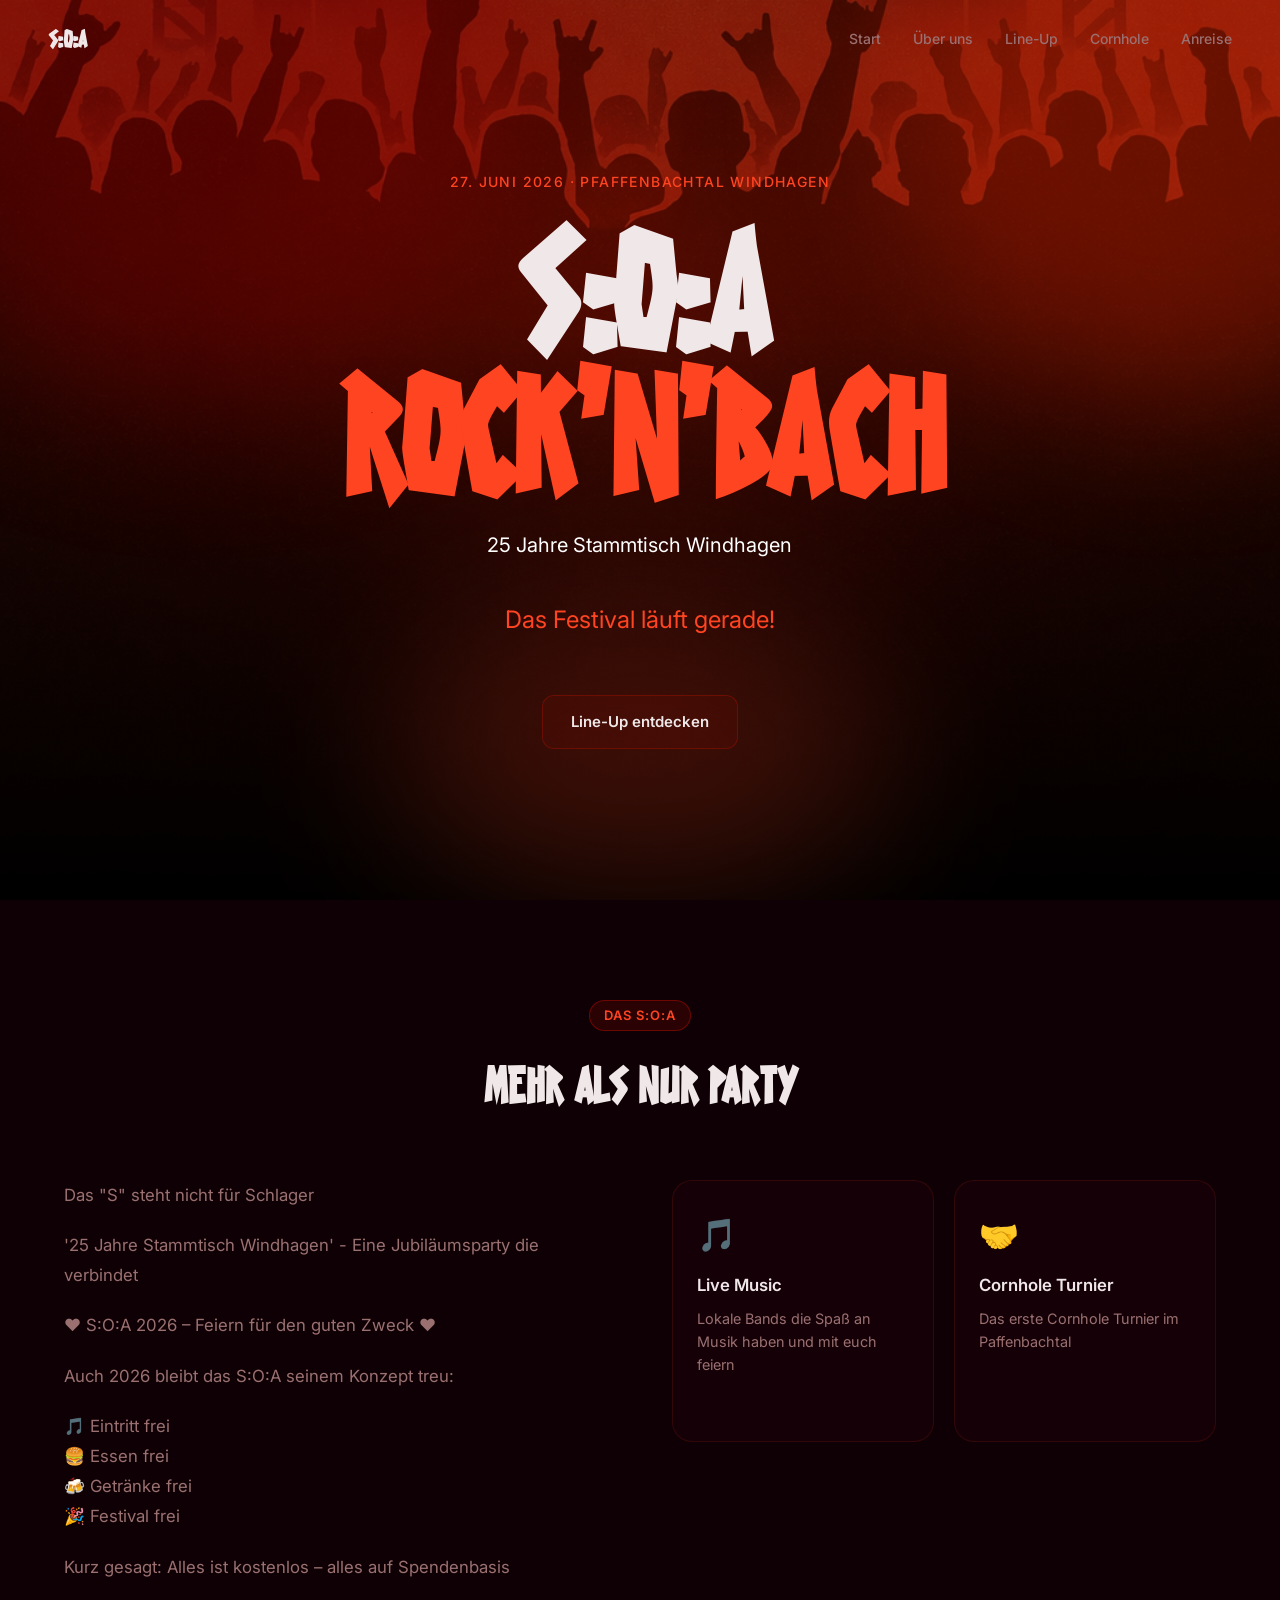
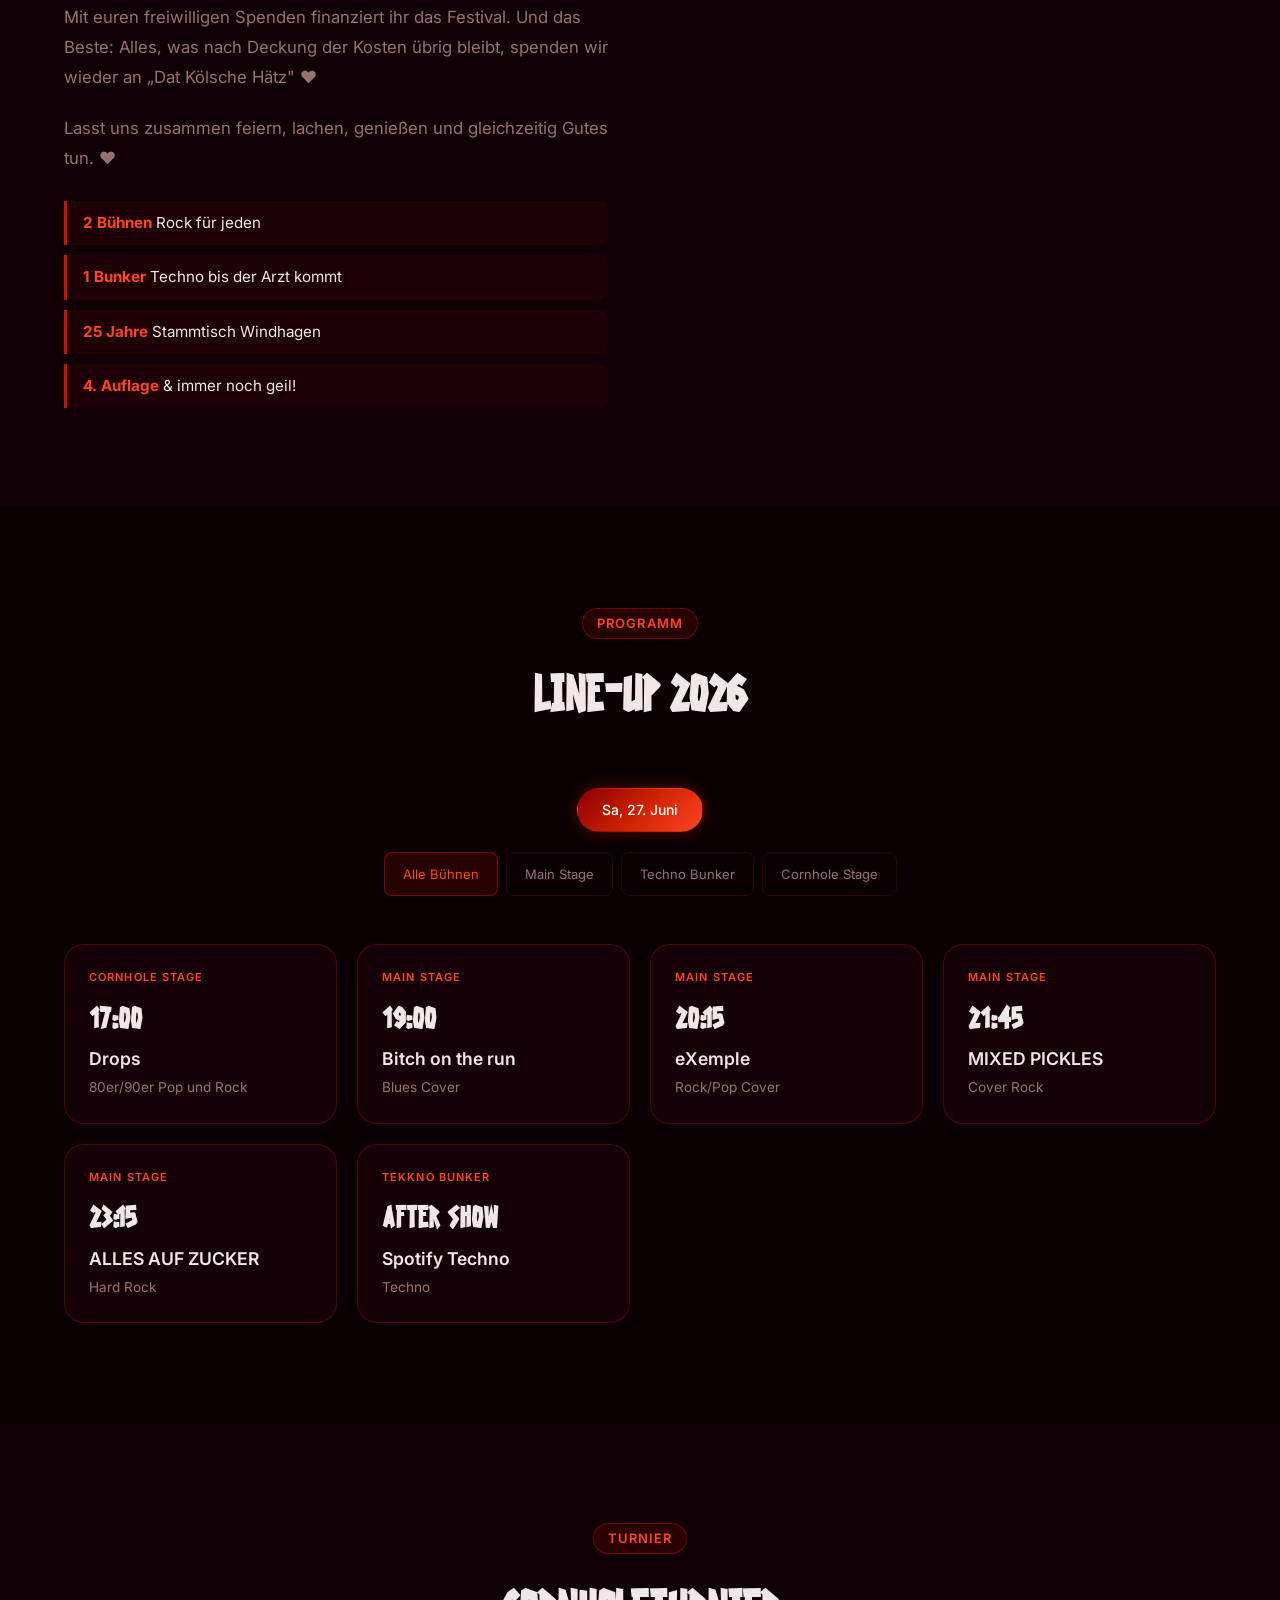
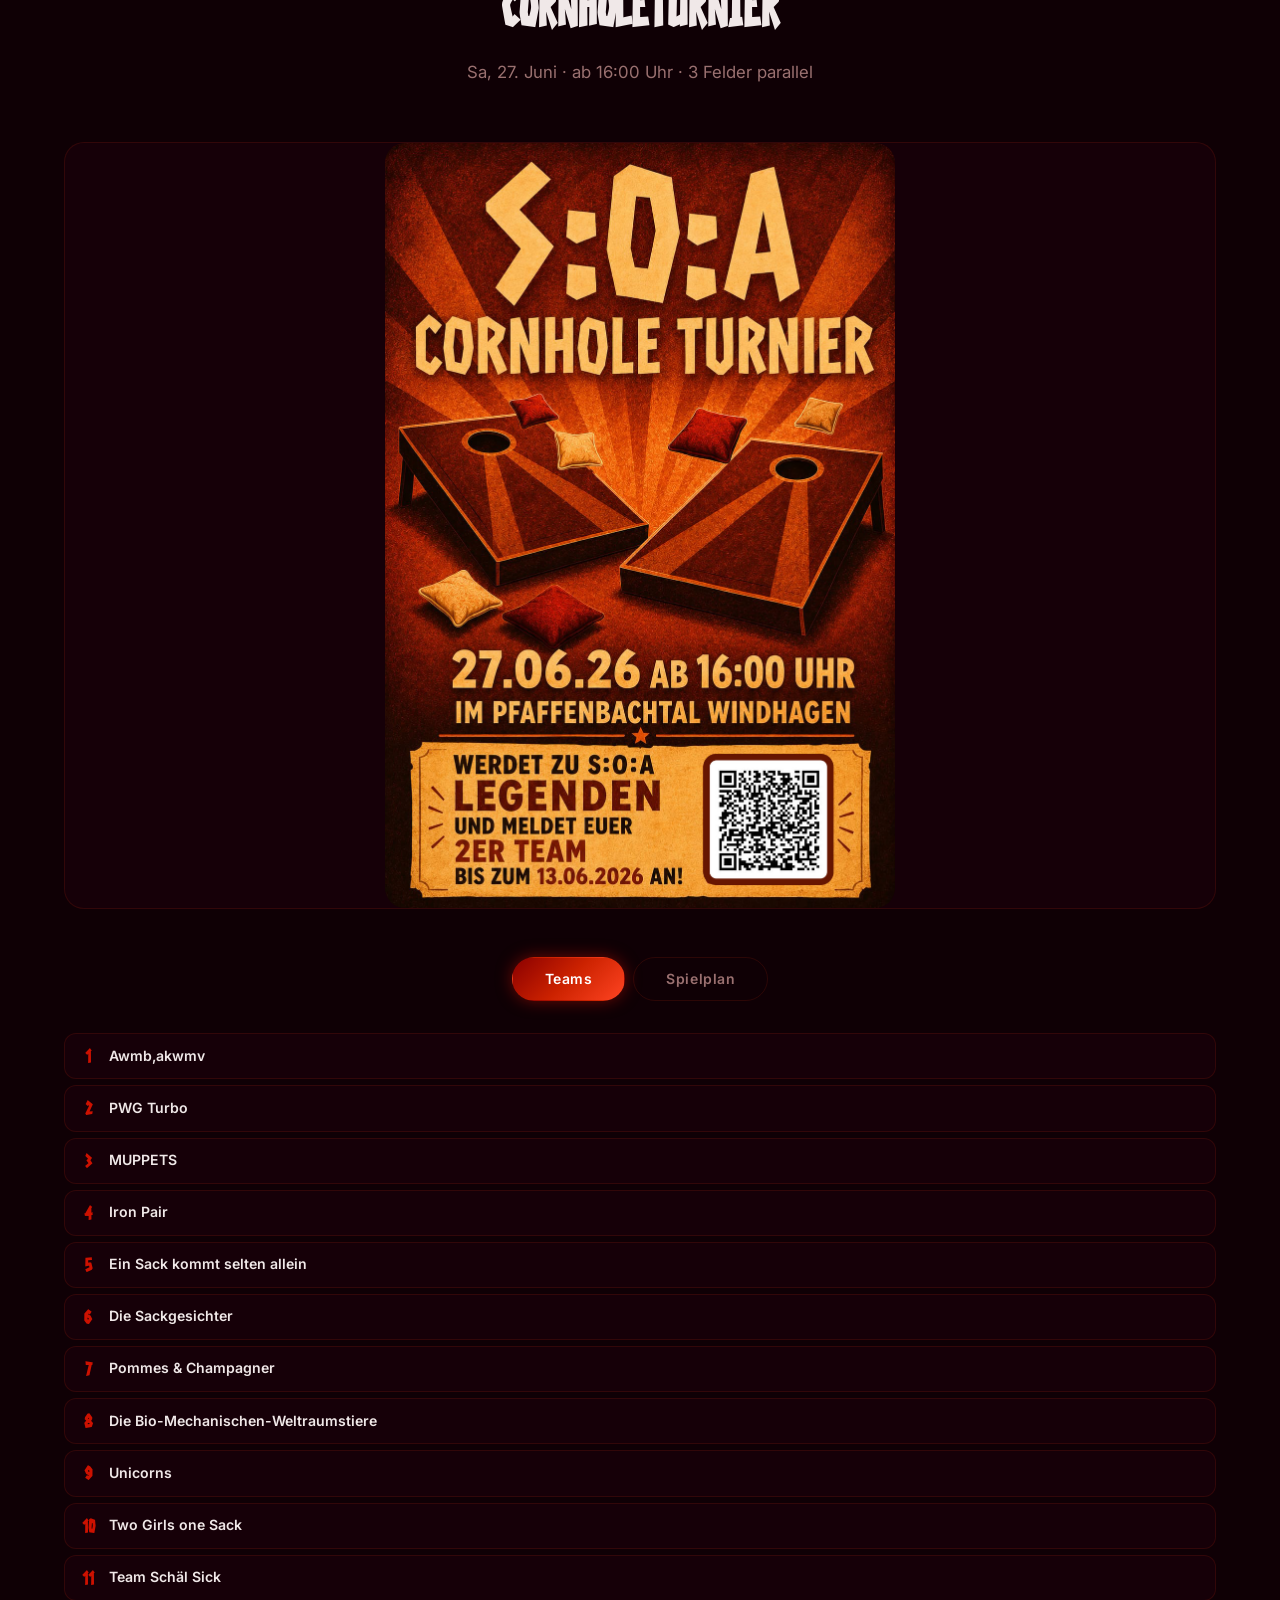
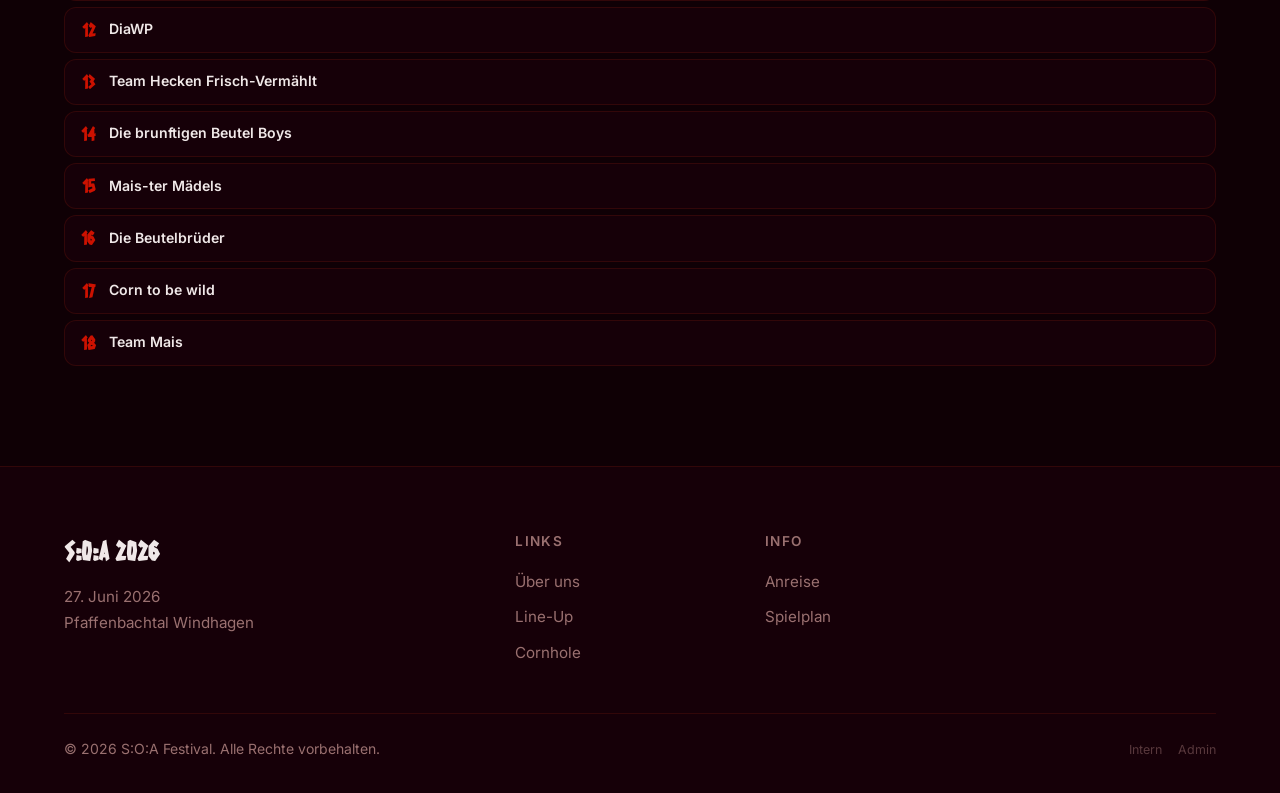
==== index.html @ b60b9c3d "Increase weather widget size: larger icons, text, and padding Co-Authored-By: Claude Sonnet 4.6 <nor" ====
<!DOCTYPE html>
<html lang="de">
<head>
  <meta charset="UTF-8" />
  <meta name="viewport" content="width=device-width, initial-scale=1.0" />
  <title>S:O:A 2026</title>
  <link rel="stylesheet" href="styles.css?v=0dc8133" />
  <link rel="preconnect" href="https://fonts.googleapis.com" />
  <link rel="preconnect" href="https://fonts.gstatic.com" crossorigin />
  <link href="https://fonts.googleapis.com/css2?family=Inter:wght@300;400;500;600;700;900&family=Space+Grotesk:wght@400;500;700&display=swap" rel="stylesheet" />
  <meta name="theme-color" content="#0a0003" />
</head>
<body>

  <!-- NAV -->
  <nav class="nav" id="nav">
    <a href="#home" class="nav__logo">S:O:A</a>
    <div class="nav__quicklinks--mobile">
      <a href="#lineup"   class="nav__quicklink">Line-Up</a>
      <a href="#cornhole" class="nav__quicklink">Cornhole</a>
    </div>
    <button class="nav__burger" id="burger" aria-label="Menü öffnen">
      <span></span><span></span><span></span>
    </button>
    <ul class="nav__links" id="navLinks">
      <li><a href="#home" class="nav__link" data-section="home">Start</a></li>
      <li><a href="#about" class="nav__link" data-section="about">Über uns</a></li>
      <li><a href="#lineup" class="nav__link" data-section="lineup">Line-Up</a></li>
      <li><a href="#cornhole" class="nav__link" data-section="cornhole">Cornhole</a></li>
      <li><a href="anreise.html" class="nav__link">Anreise</a></li>
    </ul>
  </nav>

  <!-- HERO -->
  <section class="hero" id="home">
    <div class="hero__bg">
      <div class="hero__orb hero__orb--1"></div>
      <div class="hero__orb hero__orb--2"></div>
      <div class="hero__orb hero__orb--3"></div>
    </div>
    <div class="hero__content">
      <p class="hero__eyebrow">27. Juni 2026 · Pfaffenbachtal Windhagen</p>
      <h1 class="hero__title">S:O:A<br /><span>Rock'n'Bach</span></h1>
      <p class="hero__sub">25 Jahre Stammtisch Windhagen</p>
      <div class="hero__countdown" id="countdown">
        <div class="countdown__block"><span class="countdown__num" id="cd-days">--</span><span class="countdown__label">Tage</span></div>
        <div class="countdown__sep">:</div>
        <div class="countdown__block"><span class="countdown__num" id="cd-hours">--</span><span class="countdown__label">Stunden</span></div>
        <div class="countdown__sep">:</div>
        <div class="countdown__block"><span class="countdown__num" id="cd-mins">--</span><span class="countdown__label">Minuten</span></div>
        <div class="countdown__sep">:</div>
        <div class="countdown__block"><span class="countdown__num" id="cd-secs">--</span><span class="countdown__label">Sekunden</span></div>
      </div>
      <div class="hero__weather" id="weather"></div>
      <div class="hero__actions">
        <a href="#lineup" class="btn btn--ghost">Line-Up entdecken</a>
      </div>
    </div>

  </section>

  <!-- ABOUT -->
  <section class="about section" id="about">
    <div class="container">
      <div class="section__header">
        <span class="section__tag">Das S:O:A</span>
        <h2 class="section__title">Mehr als nur Party</h2>
      </div>
      <div class="about__grid">
        <div class="about__text">
          <p>Das "S" steht nicht für Schlager </p>
          <p>'25 Jahre Stammtisch Windhagen' - Eine Jubiläumsparty die verbindet</p>
          <p>❤️ S:O:A 2026 – Feiern für den guten Zweck ❤️</p>
          <p>Auch 2026 bleibt das S:O:A seinem Konzept treu:</p>
          <p>🎵 Eintritt frei<br>🍔 Essen frei<br>🍻 Getränke frei<br>🎉 Festival frei</p>
          <p>Kurz gesagt: Alles ist kostenlos – alles auf Spendenbasis</p>
          <p>Mit euren freiwilligen Spenden finanziert ihr das Festival. Und das Beste: Alles, was nach Deckung der Kosten übrig bleibt, spenden wir wieder an „Dat Kölsche Hätz" ❤️</p>
          <p>Lasst uns zusammen feiern, lachen, genießen und gleichzeitig Gutes tun. ❤️</p>
          <ul class="about__facts">
            <li><strong>2 Bühnen</strong> Rock für jeden</li>
            <li><strong>1 Bunker</strong> Techno bis der Arzt kommt</li>
            <li><strong>25 Jahre</strong> Stammtisch Windhagen</li>
            <li><strong>4. Auflage</strong> & immer noch geil!</li>
          </ul>
        </div>
        <div class="about__cards">
          <a class="about__card" href="#lineup">
            <div class="about__card-icon">🎵</div>
            <h3>Live Music</h3>
            <p>Lokale Bands die Spaß an Musik haben und mit euch feiern</p>
            <span class="about__card-arrow">→</span>
          </a>
          <a class="about__card" href="#cornhole">
            <div class="about__card-icon">🤝</div>
            <h3>Cornhole Turnier</h3>
            <p>Das erste Cornhole Turnier im Paffenbachtal</p>
            <span class="about__card-arrow">→</span>
          </a>

        </div>
      </div>
    </div>
  </section>

  <!-- LINEUP -->
  <section class="lineup section" id="lineup">
    <div class="container">
      <div class="section__header">
        <span class="section__tag">Programm</span>
        <h2 class="section__title">Line-Up 2026</h2>
      </div>

      <!-- Day Tabs -->
      <div class="tabs" role="tablist" aria-label="Festival-Tage">
        <button class="tab tab--active" data-day="1" role="tab">Sa, 27. Juni</button>

      </div>

      <!-- Stage Filter -->
      <div class="stage-filter">
        <button class="stage-btn stage-btn--active" data-stage="all">Alle Bühnen</button>
        <button class="stage-btn" data-stage="main">Main Stage</button>
        <button class="stage-btn" data-stage="tekkno">Techno Bunker</button>
        <button class="stage-btn" data-stage="cornhole">Cornhole Stage</button>

      </div>

      <!-- Lineup Grid -->
      <div class="lineup__grid" id="lineupGrid"></div>
    </div>
  </section>


  <!-- CORNHOLE -->
  <section class="cornhole section" id="cornhole">
    <div class="container">
      <div class="section__header">
        <span class="section__tag">Turnier</span>
        <h2 class="section__title">Cornholeturnier</h2>
        <p class="section__desc">Sa, 27. Juni · ab 16:00 Uhr · 3 Felder parallel</p>
      </div>

      <figure class="cornhole__image">
        <img src="assets/img/cornhole.jpg" alt="Cornhole Turnier im Pfaffenbachtal"
             onerror="this.parentElement.classList.add('cornhole__image--missing')" />
        <figcaption class="cornhole__placeholder-text">📸 Bild folgt – ersetze <code>assets/img/cornhole.jpg</code></figcaption>
      </figure>

      <!-- Tabs -->
      <div class="cornhole__tabs" role="tablist">
        <button class="cornhole__tab cornhole__tab--active" data-ch-tab="teams" role="tab">Teams</button>
        <button class="cornhole__tab" data-ch-tab="schedule" role="tab">Spielplan</button>
        <!-- <button class="cornhole__tab" data-ch-tab="table" role="tab">Tabelle</button> -->
      </div>

      <!-- Teams -->
      <div class="cornhole__panel" id="ch-panel-teams">
        <!-- ch-groups mit Gruppenaufteilung: aktuell ausgeblendet, Code für spätere Nutzung behalten
        <div class="ch-groups">
          <div class="ch-group">
            <h3 class="ch-group__title">Gruppe A · Feld 1</h3>
            <div class="ch-teams" id="ch-teams-A"></div>
          </div>
          <div class="ch-group">
            <h3 class="ch-group__title">Gruppe B · Feld 2</h3>
            <div class="ch-teams" id="ch-teams-B"></div>
          </div>
          <div class="ch-group">
            <h3 class="ch-group__title">Gruppe C · Feld 3</h3>
            <div class="ch-teams" id="ch-teams-C"></div>
          </div>
        </div>
        -->
        <div class="ch-teams" id="ch-teams-all"></div>
      </div>

      <!-- Spielplan -->
      <div class="cornhole__panel cornhole__panel--hidden" id="ch-panel-schedule">
        <div id="ch-schedule"></div>
      </div>

      <!-- Tabelle -->
      <div class="cornhole__panel cornhole__panel--hidden" id="ch-panel-table">
        <div id="ch-table"></div>
      </div>

    </div>
  </section>

  <!-- FOOTER -->
  <footer class="footer">
    <div class="container">
      <div class="footer__grid">
        <div>
          <div class="footer__logo">S:O:A 2026</div>
          <p>27. Juni 2026<br />Pfaffenbachtal Windhagen</p>
        </div>
        <div>
          <h4>Links</h4>
          <ul>
            <li><a href="#about">Über uns</a></li>
            <li><a href="#lineup">Line-Up</a></li>
            <li><a href="#cornhole">Cornhole</a></li>
          </ul>
        </div>
        <div>
          <h4>Info</h4>
          <ul>
            <li><a href="anreise.html">Anreise</a></li>
            <li><a href="spielplan.html">Spielplan</a></li>
          </ul>
        </div>
      </div>
      <div class="footer__bottom">
        <p>&copy; 2026 S:O:A Festival. Alle Rechte vorbehalten.</p>
        <p style="display:flex;gap:16px;">
          <a href="intern.html" style="color:var(--text-muted);font-size:0.78rem;opacity:0.5;">Intern</a>
          <a href="admin.html"  style="color:var(--text-muted);font-size:0.78rem;opacity:0.5;">Admin</a>
        </p>
      </div>
    </div>
  </footer>

  <!-- LINEUP MODAL -->
  <div class="modal-backdrop" id="modalBackdrop" role="dialog" aria-modal="true" aria-labelledby="modalArtist" hidden>
    <div class="modal" id="modal">
      <button class="modal__close" id="modalClose" aria-label="Schließen">&times;</button>
      <div class="modal__stage" id="modalStage"></div>
      <div class="modal__meta">
        <span class="modal__time" id="modalTime"></span>
        <span class="modal__sep">·</span>
        <span class="modal__genre" id="modalGenre"></span>
        <span class="modal__sep" id="modalOriginSep">·</span>
        <span class="modal__origin" id="modalOrigin"></span>
      </div>
      <h2 class="modal__artist" id="modalArtist"></h2>
      <p class="modal__desc" id="modalDesc"></p>
      <div class="modal__footer" id="modalFooter"></div>
    </div>
  </div>

  <script>
  (function(){
    var WMO = {0:"☀️",1:"🌤️",2:"⛅",3:"☁️",45:"🌫️",48:"🌫️",
      51:"🌧️",53:"🌧️",55:"🌧️",61:"🌧️",63:"🌧️",65:"🌧️",
      71:"❄️",73:"❄️",75:"❄️",80:"🌦️",81:"🌦️",82:"🌦️",
      95:"⛈️",96:"⛈️",99:"⛈️"};
    var DAYS = {"2026-06-26":"Fr, 26.","2026-06-27":"Sa, 27.","2026-06-28":"So, 28."};
    var url = "https://api.open-meteo.com/v1/forecast?latitude=50.63&longitude=7.35&daily=temperature_2m_max,temperature_2m_min,weather_code&start_date=2026-06-26&end_date=2026-06-28&timezone=Europe%2FBerlin";
    fetch(url).then(function(r){return r.json()}).then(function(d){
      var el = document.getElementById("weather");
      if(!el||!d.daily) return;
      var html = "";
      d.daily.time.forEach(function(date,i){
        var code = d.daily.weather_code[i];
        var icon = WMO[code] || "☁️";
        var hi = Math.round(d.daily.temperature_2m_max[i]);
        var lo = Math.round(d.daily.temperature_2m_min[i]);
        html += '<div class="weather-day">' +
          '<div class="weather-day__label">' + (DAYS[date]||date) + '</div>' +
          '<div class="weather-day__icon">' + icon + '</div>' +
          '<div class="weather-day__temp">' + lo + '° / ' + hi + '°</div></div>';
      });
      el.innerHTML = html;
    }).catch(function(){});
  })();
  </script>
  <script src="data.js?v=0dc8133"></script>
  <script>!function(){var s=document.createElement('script');s.src='results.js?nc='+Date.now();s.onload=function(){var s2=document.createElement('script');s2.src='scores.js?nc='+Date.now();s2.onload=function(){var a=document.createElement('script');a.src='app.js?v=0766bf3';document.head.appendChild(a);};document.head.appendChild(s2);};document.head.appendChild(s);}()</script>

</body>
</html>
---- styles.css ----
/* ── RESET & VARIABLES ────────────────────────────────────────────────────── */
*, *::before, *::after { box-sizing: border-box; margin: 0; padding: 0; }
button, a { -webkit-tap-highlight-color: transparent; }

@font-face {
  font-family: "Radioactive Granny";
  src: url("assets/fonts/RadioactiveGranny.ttf") format("truetype");
  font-weight: normal;
  font-style: normal;
  font-display: swap;
}

:root {
  --bg:          #0a0003;
  --bg-2:        #0f0005;
  --bg-3:        #160008;
  --border:      rgba(255,60,20,0.12);
  --text:        #f0e8e8;
  --text-muted:  #9a7070;
  --accent:      #cc1100;
  --accent-2:    #ff4422;
  --accent-hot:  #ff6633;

  --gradient:    linear-gradient(135deg, #8b0000, #cc2200, #ff4422);
  --r-sm:        8px;
  --r-md:        12px;
  --r-lg:        20px;
  --shadow:      0 4px 24px rgba(0,0,0,0.6);
  --transition:  0.25s ease;
  --font:        "Inter", system-ui, sans-serif;
  --font-display:"Radioactive Granny", "Space Grotesk", system-ui, sans-serif;
}

html { scroll-behavior: smooth; }

body {
  background: var(--bg);
  color: var(--text);
  font-family: var(--font);
  font-size: 16px;
  line-height: 1.6;
  overflow-x: hidden;
}

a { color: inherit; text-decoration: none; }
ul { list-style: none; }
img { display: block; max-width: 100%; }
button { cursor: pointer; border: none; background: none; font: inherit; color: inherit; }
input, select { font: inherit; color: inherit; }

.sr-only {
  position: absolute; width: 1px; height: 1px;
  padding: 0; margin: -1px; overflow: hidden;
  clip: rect(0,0,0,0); white-space: nowrap; border: 0;
}

.hidden { display: none !important; }

/* ── CONTAINER ────────────────────────────────────────────────────────────── */
.container {
  max-width: 1200px;
  margin: 0 auto;
  padding: 0 24px;
}

/* ── SECTION COMMON ───────────────────────────────────────────────────────── */
.section { padding: 100px 0; }

.section__header {
  text-align: center;
  margin-bottom: 56px;
}

.section__tag {
  display: inline-block;
  padding: 4px 14px;
  border-radius: 999px;
  background: rgba(204,17,0,0.15);
  border: 1px solid rgba(204,17,0,0.4);
  color: var(--accent-2);
  font-size: 13px;
  font-weight: 600;
  letter-spacing: 0.08em;
  text-transform: uppercase;
  margin-bottom: 16px;
}

.section__title {
  font-family: var(--font-display);
  font-size: clamp(2rem, 5vw, 3rem);
  font-weight: 700;
  letter-spacing: -0.02em;
}

.section__desc {
  color: var(--text-muted);
  margin-top: 12px;
  font-size: 1.05rem;
}

/* ── BUTTONS ──────────────────────────────────────────────────────────────── */
.btn {
  display: inline-flex;
  align-items: center;
  gap: 8px;
  padding: 14px 28px;
  border-radius: var(--r-md);
  font-weight: 600;
  font-size: 15px;
  transition: var(--transition);
  white-space: nowrap;
}

.btn--primary {
  background: var(--gradient);
  color: #fff;
  box-shadow: 0 0 24px rgba(204,17,0,0.5);
}
.btn--primary:hover { opacity: 0.9; box-shadow: 0 0 36px rgba(204,17,0,0.7); transform: translateY(-2px); }

.btn--ghost {
  background: rgba(204,17,0,0.08);
  border: 1px solid rgba(204,17,0,0.3);
  color: var(--text);
}
.btn--ghost:hover { background: rgba(204,17,0,0.15); border-color: var(--accent-2); transform: translateY(-2px); }

.btn--outline {
  background: transparent;
  border: 1px solid rgba(204,17,0,0.5);
  color: var(--accent-2);
}
.btn--outline:hover { background: rgba(204,17,0,0.12); transform: translateY(-2px); }

/* ── NAV ──────────────────────────────────────────────────────────────────── */
.nav {
  position: fixed;
  top: 0; left: 0; right: 0;
  z-index: 100;
  display: flex;
  align-items: center;
  justify-content: space-between;
  padding: 20px 48px;
  transition: background var(--transition), box-shadow var(--transition), padding var(--transition);
}

.nav--scrolled {
  background: rgba(10,0,3,0.97);
  box-shadow: 0 1px 0 var(--border);
  padding: 14px 48px;
}

.nav__left {
  display: flex;
  align-items: center;
  gap: 20px;
}
.nav__logo {
  font-family: var(--font-display);
  font-size: 1.5rem;
  font-weight: 700;
  letter-spacing: -0.03em;
  color: var(--text);
  text-decoration: none;
  white-space: nowrap;
}
.nav__quicklinks--mobile { display: none; flex: 1; justify-content: center; gap: 12px; }
.nav__quicklink {
  font-size: 13px;
  font-weight: 500;
  color: var(--text-muted);
  text-decoration: none;
  padding: 4px 10px;
  border: 1px solid var(--border);
  border-radius: 999px;
  transition: color var(--transition), border-color var(--transition);
  white-space: nowrap;
}
.nav__quicklink:hover { color: var(--text); border-color: rgba(255,255,255,0.3); }

.nav__links {
  display: flex;
  align-items: center;
  gap: 32px;
}

.nav__link {
  font-size: 14px;
  font-weight: 500;
  color: var(--text-muted);
  transition: color var(--transition);
}
.nav__link:hover { color: var(--text); }

.nav__link--cta {
  padding: 9px 20px;
  background: var(--gradient);
  color: #fff !important;
  border-radius: var(--r-sm);
  font-weight: 600;
  box-shadow: 0 0 16px rgba(204,17,0,0.4);
}
.nav__link--cta:hover { opacity: 0.9; }

.nav__burger { display: none; flex-direction: column; gap: 5px; padding: 10px; min-width: 44px; min-height: 44px; justify-content: center; align-items: center; }
.nav__burger span { display: block; width: 22px; height: 2px; background: var(--text); border-radius: 2px; transition: var(--transition); }
.nav__burger--open span:nth-child(1) { transform: translateY(7px) rotate(45deg); }
.nav__burger--open span:nth-child(2) { opacity: 0; }
.nav__burger--open span:nth-child(3) { transform: translateY(-7px) rotate(-45deg); }

/* ── HERO ─────────────────────────────────────────────────────────────────── */
.hero {
  position: relative;
  min-height: 100vh;
  display: flex;
  align-items: center;
  justify-content: center;
  text-align: center;
  overflow: hidden;
  padding: 80px 24px 60px;
}

.hero__bg {
  position: absolute;
  inset: 0;
  background:
    linear-gradient(to bottom, transparent 35%, #000 100%),
    radial-gradient(ellipse at 50% 30%, rgba(180,20,0,0.35) 0%, rgba(100,5,0,0.15) 50%, transparent 80%),
    linear-gradient(rgba(0,0,0,0.45), rgba(0,0,0,0.45)),
    url('assets/img/stage.png') center bottom / 100% auto no-repeat;
}

.hero__orb {
  position: absolute;
  border-radius: 50%;
  filter: blur(80px);
  opacity: 0.4;
}
.hero__orb--1 { width: 700px; height: 700px; background: #8b0000; top: -300px; left: -150px; }
.hero__orb--2 { width: 600px; height: 600px; background: #cc2200; top: -200px; right: -200px; }
.hero__orb--3 { width: 500px; height: 300px; background: #ff4422; bottom: 0; left: 50%; transform: translateX(-50%); opacity: 0.2; }

.hero__content { position: relative; z-index: 1; max-width: 800px; }

.hero__eyebrow {
  font-size: 14px;
  font-weight: 500;
  color: var(--accent-2);
  letter-spacing: 0.1em;
  text-transform: uppercase;
  margin-bottom: 24px;
}

.hero__title {
  font-family: var(--font-display);
  font-size: clamp(4rem, 14vw, 10rem);
  font-weight: 900;
  line-height: 0.9;
  letter-spacing: -0.04em;
  margin-bottom: 24px;
}
.hero__title span { color: var(--accent-2); }

.hero__sub {
  font-size: 1.25rem;
  color: #fff;
  margin-bottom: 40px;
}

.hero__countdown {
  display: flex;
  justify-content: center;
  align-items: center;
  gap: 8px;
  margin-bottom: 48px;
  flex-wrap: wrap;
}

.countdown__block {
  display: flex;
  flex-direction: column;
  align-items: center;
  background: rgba(255,255,255,0.05);
  border: 1px solid var(--border);
  border-radius: var(--r-md);
  padding: 12px 18px;
  min-width: 72px;
}
.countdown__num {
  font-family: var(--font-display);
  font-size: 2rem;
  font-weight: 700;
  line-height: 1;
}
.countdown__label {
  font-size: 10px;
  text-transform: uppercase;
  letter-spacing: 0.1em;
  color: var(--text-muted);
  margin-top: 4px;
}
.countdown__sep {
  font-size: 1.6rem;
  font-weight: 300;
  color: var(--text-muted);
  padding-bottom: 16px;
}
.countdown__live { font-size: 1.5rem; color: var(--accent-2); }

.hero__weather {
  display: flex;
  justify-content: center;
  gap: 16px;
  flex-wrap: wrap;
  margin-top: 28px;
  margin-bottom: 8px;
}
.weather-day {
  background: rgba(255,255,255,0.06);
  border: 1px solid var(--border);
  border-radius: 12px;
  padding: 16px 24px;
  text-align: center;
  min-width: 110px;
}
.weather-day__label {
  font-size: 0.85rem;
  text-transform: uppercase;
  letter-spacing: 0.08em;
  color: var(--text-muted);
  margin-bottom: 8px;
}
.weather-day__icon {
  font-size: 2.4rem;
  line-height: 1;
  margin-bottom: 6px;
}
.weather-day__temp {
  font-family: var(--font-display);
  font-size: 1.15rem;
  font-weight: 700;
}
.hero__actions {
  display: flex;
  justify-content: center;
  gap: 16px;
  flex-wrap: wrap;
}


/* ── ABOUT ────────────────────────────────────────────────────────────────── */
.about { background: var(--bg-2); }

.about__grid {
  display: grid;
  grid-template-columns: 1fr 1fr;
  gap: 64px;
  align-items: start;
}

.about__text p {
  color: var(--text-muted);
  margin-bottom: 20px;
  font-size: 1.05rem;
  line-height: 1.8;
}

.about__facts {
  margin-top: 28px;
  display: flex;
  flex-direction: column;
  gap: 10px;
}
.about__facts li {
  padding: 10px 16px;
  background: rgba(204,17,0,0.08);
  border-left: 3px solid var(--accent);
  border-radius: 0 var(--r-sm) var(--r-sm) 0;
  font-size: 0.95rem;
}
.about__facts strong { color: var(--accent-2); }

.about__cards {
  display: grid;
  grid-template-columns: 1fr 1fr;
  gap: 20px;
}

.about__card {
  display: block;
  background: var(--bg-3);
  border: 1px solid var(--border);
  border-radius: var(--r-lg);
  padding: 28px 24px;
  transition: transform var(--transition), border-color var(--transition);
  opacity: 0;
  transform: translateY(20px);
  cursor: pointer;
}
.about__card.visible { opacity: 1; transform: none; transition: opacity 0.5s ease, transform 0.5s ease, transform 0.25s ease, border-color 0.25s ease; }
.about__card:hover { transform: translateY(-4px); border-color: rgba(204,17,0,0.3); }
.about__card:hover .about__card-arrow { opacity: 1; transform: translateX(0); }

.about__card-arrow {
  display: inline-block;
  margin-top: 12px;
  color: var(--accent-2);
  font-size: 1rem;
  opacity: 0;
  transform: translateX(-6px);
  transition: opacity var(--transition), transform var(--transition);
}

.about__card-icon { font-size: 2rem; margin-bottom: 12px; }
.about__card h3 { font-size: 1.05rem; font-weight: 600; margin-bottom: 8px; }
.about__card p  { font-size: 0.9rem; color: var(--text-muted); }

/* ── LINEUP ───────────────────────────────────────────────────────────────── */
.lineup { background: var(--bg); }

.tabs {
  display: flex;
  gap: 8px;
  justify-content: center;
  flex-wrap: wrap;
  margin-bottom: 20px;
}

.tab {
  padding: 10px 24px;
  border-radius: 999px;
  border: 1px solid var(--border);
  font-size: 14px;
  font-weight: 500;
  color: var(--text-muted);
  transition: var(--transition);
}
.tab:hover { border-color: var(--accent); color: var(--text); }
.tab--active {
  background: var(--gradient);
  color: #fff;
  border-color: transparent;
  box-shadow: 0 0 16px rgba(204,17,0,0.4);
}

.stage-filter {
  display: flex;
  gap: 8px;
  justify-content: center;
  flex-wrap: wrap;
  margin-bottom: 48px;
}

.stage-btn {
  padding: 10px 18px;
  min-height: 44px;
  border-radius: var(--r-sm);
  border: 1px solid var(--border);
  font-size: 13px;
  color: var(--text-muted);
  transition: var(--transition);
}
.stage-btn:hover { color: var(--text); border-color: rgba(204,17,0,0.4); }
.stage-btn--active {
  background: rgba(204,17,0,0.15);
  border-color: rgba(204,17,0,0.5);
  color: var(--accent-2);
}

.lineup__grid {
  display: grid;
  grid-template-columns: repeat(auto-fill, minmax(min(260px, 100%), 1fr));
  gap: 20px;
}

.lineup__empty { text-align: center; color: var(--text-muted); padding: 60px 0; width: 100%; }

.lineup__card {
  background: var(--bg-3);
  border: 1px solid rgba(204,17,0,0.3);
  border-radius: var(--r-lg);
  padding: 24px;
  transition: transform var(--transition), border-color var(--transition), box-shadow var(--transition);
  opacity: 0;
  transform: translateY(16px);
  position: relative;
  overflow: hidden;
}
.lineup__card::before {
  content: "";
  position: absolute;
  inset: 0;
  background: var(--gradient);
  opacity: 0;
  transition: opacity var(--transition);
}
.lineup__card.visible { opacity: 1; transform: none; transition: opacity 0.4s ease, transform 0.4s ease, border-color 0.25s ease, box-shadow 0.25s ease; }
.lineup__card:hover { transform: translateY(-4px); border-color: rgba(204,17,0,0.4); box-shadow: var(--shadow); }


.lineup__card-stage {
  font-size: 11px;
  font-weight: 600;
  text-transform: uppercase;
  letter-spacing: 0.1em;
  color: var(--accent-2);
  margin-bottom: 8px;
}
.lineup__card-time {
  font-family: var(--font-display);
  font-size: 1.8rem;
  font-weight: 700;
  margin-bottom: 4px;
}
.lineup__card-artist {
  font-size: 1.1rem;
  font-weight: 600;
  margin-bottom: 4px;
}
.lineup__card-genre {
  font-size: 0.85rem;
  color: var(--text-muted);
}

/* ── BADGES ───────────────────────────────────────────────────────────────── */
.badge {
  display: inline-flex;
  align-items: center;
  padding: 4px 12px;
  border-radius: 999px;
  font-size: 12px;
  font-weight: 600;
  border: 1px solid;
}
.badge--frueh  { background: rgba(16,185,129,0.12);  border-color: rgba(16,185,129,0.3);  color: #34d399; }
.badge--mittel { background: rgba(245,158,11,0.12);  border-color: rgba(245,158,11,0.3);  color: #fbbf24; }
.badge--spaet  { background: rgba(239,68,68,0.12);   border-color: rgba(239,68,68,0.3);   color: #f87171; }
.badge--nacht  { background: rgba(99,102,241,0.12);  border-color: rgba(99,102,241,0.3);  color: #a5b4fc; }

.role-badge {
  display: inline-block;
  padding: 2px 10px;
  border-radius: 999px;
  font-size: 12px;
  font-weight: 500;
  background: rgba(204,17,0,0.12);
  border: 1px solid rgba(204,17,0,0.25);
  color: var(--accent-2);
}

.area-badge {
  display: inline-block;
  padding: 2px 10px;
  border-radius: 999px;
  font-size: 12px;
  font-weight: 500;
  background: rgba(204,17,0,0.1);
  border: 1px solid rgba(204,17,0,0.25);
  color: var(--accent-hot);
}

/* ── CORNHOLE ─────────────────────────────────────────────────────────────── */
.cornhole { background: var(--bg-2); }

.cornhole__image {
  position: relative;
  border-radius: var(--r-lg);
  overflow: hidden;
  border: 1px solid var(--border);
  background: var(--bg-3);
  display: flex;
  justify-content: center;
  align-items: flex-start;
}

.cornhole__image img {
  display: block;
  width: auto;
  max-width: 100%;
  height: auto;
  max-height: 85vh;
  object-fit: contain;
  border-radius: var(--r-lg);
}

.cornhole__placeholder-text {
  display: none;
  position: absolute;
  inset: 0;
  align-items: center;
  justify-content: center;
  flex-direction: column;
  gap: 8px;
  font-size: 0.95rem;
  color: var(--text-muted);
  text-align: center;
  padding: 24px;
}

.cornhole__image--missing img { display: none; }
.cornhole__image--missing .cornhole__placeholder-text { display: flex; }

/* ── CORNHOLE TOURNAMENT ─────────────────────────────────────────────────── */
.cornhole__tabs {
  display: flex;
  gap: 8px;
  justify-content: center;
  margin-top: 48px;
  margin-bottom: 32px;
}

.cornhole__tab {
  padding: 10px 32px;
  border-radius: 999px;
  border: 1px solid var(--border);
  font-size: 14px;
  font-weight: 600;
  color: var(--text-muted);
  transition: var(--transition);
  letter-spacing: 0.04em;
}
.cornhole__tab:hover { border-color: var(--accent); color: var(--text); }
.cornhole__tab--active {
  background: var(--gradient);
  color: #fff;
  border-color: transparent;
  box-shadow: 0 0 16px rgba(204,17,0,0.5);
}

.cornhole__panel--hidden { display: none; }

.ch-groups {
  display: grid;
  grid-template-columns: 1fr 1fr 1fr;
  gap: 20px;
}

.ch-group__title {
  font-family: var(--font-display);
  font-size: 0.8rem;
  font-weight: 700;
  text-transform: uppercase;
  letter-spacing: 0.1em;
  color: var(--accent-2);
  margin-bottom: 10px;
  padding-bottom: 6px;
  border-bottom: 1px solid var(--border);
}

.ch-teams {
  display: flex;
  flex-direction: column;
  gap: 6px;
}

.ch-team {
  display: flex;
  align-items: center;
  gap: 10px;
  background: var(--bg-3);
  border: 1px solid var(--border);
  border-radius: var(--r-md);
  padding: 8px 12px;
}

.ch-team__num {
  font-family: var(--font-display);
  font-size: 1.1rem;
  font-weight: 700;
  color: var(--accent);
  min-width: 22px;
  text-align: center;
}

.ch-team__info { flex: 1; }
.ch-team__name {
  font-weight: 600;
  font-size: 0.88rem;
  margin-bottom: 1px;
}
.ch-team__players {
  font-size: 0.76rem;
  color: var(--text-muted);
}

/* Spielplan */
.ch-rounds { display: flex; flex-direction: column; gap: 24px; }

.ch-round__title {
  font-family: var(--font-display);
  font-size: 0.8rem;
  font-weight: 700;
  text-transform: uppercase;
  letter-spacing: 0.1em;
  color: var(--accent-2);
  margin-bottom: 10px;
  padding-bottom: 6px;
  border-bottom: 1px solid var(--border);
}

.ch-matches { display: flex; flex-direction: column; gap: 5px; }

.ch-match {
  display: grid;
  grid-template-columns: 56px 1fr auto 1fr 52px 44px;
  align-items: center;
  gap: 10px;
  background: var(--bg-3);
  border: 1px solid var(--border);
  border-radius: var(--r-md);
  padding: 8px 14px;
  transition: border-color var(--transition);
}
.ch-match:hover { border-color: rgba(204,17,0,0.3); }

.ch-match--final { border-color: rgba(204,17,0,0.4); background: linear-gradient(135deg, rgba(204,17,0,0.08), rgba(255,68,34,0.04)); }

.ch-match__time {
  font-family: var(--font-display);
  font-size: 0.82rem;
  font-weight: 600;
  color: var(--text-muted);
  white-space: nowrap;
}
.ch-match__team {
  font-size: 0.84rem;
  font-weight: 600;
  white-space: nowrap;
  overflow: hidden;
  text-overflow: ellipsis;
}
.ch-match__team--right { text-align: right; }
.ch-match__team--tbd { color: var(--text-muted); font-weight: 400; font-style: italic; }

.ch-match__vs {
  text-align: center;
  font-size: 0.72rem;
  font-weight: 700;
  color: var(--accent);
  letter-spacing: 0.05em;
}

.ch-match__score {
  font-family: var(--font-display);
  font-size: 0.9rem;
  font-weight: 700;
  text-align: center;
  color: var(--text-muted);
  white-space: nowrap;
}
.ch-match__score--set { color: var(--text); }

.ch-match__field {
  font-size: 10px;
  font-weight: 600;
  text-transform: uppercase;
  letter-spacing: 0.08em;
  color: var(--text-muted);
  text-align: right;
}

@media (max-width: 900px) {
  .ch-groups { grid-template-columns: 1fr 1fr; }
}

@media (max-width: 640px) {
  .ch-groups { grid-template-columns: 1fr; }

  .ch-match {
    grid-template-columns: 44px 1fr auto 1fr;
    grid-template-rows: auto auto;
    grid-template-areas:
      "time  t1    vs    t2"
      "field score score score";
    gap: 3px 8px;
    padding: 8px 10px;
  }
  .ch-match__time  { grid-area: time;  font-size: 0.75rem; align-self: center; }
  .ch-match__team:not(.ch-match__team--right) { grid-area: t1; align-self: center; }
  .ch-match__vs    { grid-area: vs;    align-self: center; text-align: center; }
  .ch-match__team--right { grid-area: t2; text-align: left; align-self: center; }
  .ch-match__score { grid-area: score; text-align: center; font-size: 0.8rem; }
  .ch-match__field { grid-area: field; text-align: left; font-size: 9px; align-self: center; }

  .ch-match__team  { font-size: 0.82rem; }
}



/* ── FOOTER ───────────────────────────────────────────────────────────────── */
.footer {
  background: var(--bg-3);
  border-top: 1px solid var(--border);
  padding: 64px 0 32px;
}

.footer__logo {
  font-family: var(--font-display);
  font-size: 1.6rem;
  font-weight: 700;
  margin-bottom: 12px;
}
.footer__logo span { color: var(--accent-2); }

.footer__grid {
  display: grid;
  grid-template-columns: 2fr 1fr 1fr 1fr;
  gap: 48px;
  margin-bottom: 48px;
}
.footer__grid p { color: var(--text-muted); font-size: 0.95rem; line-height: 1.7; }
.footer__grid h4 { font-size: 0.85rem; font-weight: 600; text-transform: uppercase; letter-spacing: 0.1em; color: var(--text-muted); margin-bottom: 16px; }
.footer__grid ul { display: flex; flex-direction: column; gap: 10px; }
.footer__grid ul a { font-size: 0.95rem; color: var(--text-muted); transition: color var(--transition); }
.footer__grid ul a:hover { color: var(--text); }

.footer__bottom {
  display: flex;
  justify-content: space-between;
  align-items: center;
  padding-top: 24px;
  border-top: 1px solid var(--border);
  flex-wrap: wrap;
  gap: 12px;
}
.footer__bottom p, .footer__bottom a { font-size: 0.875rem; color: var(--text-muted); }
.footer__bottom a:hover { color: var(--text); }

/* ── MODAL ────────────────────────────────────────────────────────────────── */
.modal-backdrop {
  position: fixed;
  inset: 0;
  z-index: 200;
  background: rgba(0, 0, 0, 0.75);
  backdrop-filter: blur(6px);
  display: flex;
  align-items: center;
  justify-content: center;
  padding: 24px;
  opacity: 0;
  transition: opacity 0.25s ease;
}
.modal-backdrop[hidden] { display: none; }
.modal-backdrop.modal--visible { opacity: 1; }

.modal {
  position: relative;
  background: var(--bg-3);
  border: 1px solid rgba(255,255,255,0.12);
  border-radius: var(--r-lg);
  padding: 40px 44px;
  max-width: 560px;
  width: 100%;
  box-shadow: 0 24px 80px rgba(0,0,0,0.7);
  transform: translateY(20px) scale(0.97);
  transition: transform 0.25s ease;
}
.modal-backdrop.modal--visible .modal { transform: none; }

.modal__close {
  position: absolute;
  top: 16px; right: 16px;
  width: 36px; height: 36px;
  border-radius: 50%;
  background: rgba(255,255,255,0.06);
  border: 1px solid var(--border);
  font-size: 1.4rem;
  line-height: 1;
  color: var(--text-muted);
  display: flex; align-items: center; justify-content: center;
  transition: background var(--transition), color var(--transition);
}
.modal__close:hover { background: rgba(255,255,255,0.12); color: var(--text); }

.modal__stage {
  font-size: 11px;
  font-weight: 700;
  text-transform: uppercase;
  letter-spacing: 0.12em;
  color: var(--accent-2);
  margin-bottom: 10px;
}

.modal__meta {
  display: flex;
  align-items: center;
  gap: 8px;
  flex-wrap: wrap;
  margin-bottom: 16px;
  font-size: 13px;
  color: var(--text-muted);
}
.modal__sep { opacity: 0.4; }
.modal__time { font-family: var(--font-display); font-weight: 600; color: var(--text); }

.modal__artist {
  font-family: var(--font-display);
  font-size: clamp(1.8rem, 5vw, 2.4rem);
  font-weight: 700;
  letter-spacing: -0.02em;
  margin-bottom: 20px;
  line-height: 1.1;
}

.modal__desc {
  font-size: 1rem;
  color: var(--text-muted);
  line-height: 1.75;
  margin-bottom: 28px;
}

.modal__footer {
  display: flex;
  gap: 12px;
  flex-wrap: wrap;
}

.modal__badge {
  display: inline-flex;
  align-items: center;
  padding: 6px 14px;
  border-radius: 999px;
  font-size: 13px;
  font-weight: 600;
  background: rgba(204,17,0,0.12);
  border: 1px solid rgba(204,17,0,0.25);
  color: var(--accent-2);
}

/* klickbare Lineup-Kacheln anzeigen */
.lineup__card { cursor: pointer; }

/* ── RESPONSIVE ───────────────────────────────────────────────────────────── */
@media (max-width: 900px) {
  .nav { padding: 16px 24px; }
  .nav--scrolled { padding: 12px 24px; }
  .nav__links {
    display: none;
    position: fixed;
    inset: 0;
    background: rgba(10,0,3,0.97);
    flex-direction: column;
    justify-content: center;
    align-items: center;
    gap: 40px;
    z-index: 999;
  }
  .nav__links--open { display: flex; }
  .nav__link { font-size: 1.5rem; }
  .nav__burger { display: flex; z-index: 1000; position: relative; }
  .nav__quicklinks--mobile { display: flex; }

  .about__grid { grid-template-columns: 1fr; gap: 40px; }
  .about__cards { grid-template-columns: 1fr 1fr; }

  .footer__grid { grid-template-columns: 1fr 1fr; }
}

@media (max-width: 640px) {
  .section { padding: 64px 0; }
  .hero { padding: 100px 16px 72px; }
  .hero__title { font-size: clamp(2.2rem, 16vw, 6rem); }
  .hero__sub { font-size: 1.05rem; margin-bottom: 28px; }
  .hero__eyebrow { font-size: 12px; }

  .countdown__block { padding: 10px 12px; min-width: 56px; }
  .countdown__num { font-size: 1.5rem; }

  .about__cards { grid-template-columns: 1fr; }

  .schedule__table-wrap { display: none; }
  .schedule__cards { display: block; }

  .footer__grid { grid-template-columns: 1fr; gap: 32px; }
  .footer__bottom { flex-direction: column; text-align: center; }

  .tickets__grid { grid-template-columns: 1fr; }
}

@media (max-width: 400px) {
  .container { padding: 0 14px; }
  .section { padding: 56px 0; }
  .countdown__sep { display: none; }
  .countdown__block { padding: 8px 10px; min-width: 48px; }
  .countdown__num { font-size: 1.25rem; }
  .stage-filter { gap: 6px; }
  .stage-btn { font-size: 12px; padding: 8px 12px; min-height: 40px; }
  .tab { padding: 10px 16px; font-size: 13px; }
  .hero__title { font-size: clamp(2rem, 18vw, 4rem); }
}

@media (hover: none) {
  .about__card:hover,
  .lineup__card:hover,
  .ticket-card:hover,
  .btn:hover { transform: none; }
}

/* ── CORNHOLE STANDINGS TABLE ─────────────────────────────────────────────── */

.ch-table-group { margin-bottom: 32px; }

.ch-standings {
  width: 100%;
  border-collapse: collapse;
  font-size: 0.9rem;
}
.ch-standings thead th {
  text-align: center;
  padding: 8px 10px;
  color: var(--text-muted);
  font-weight: 500;
  font-size: 0.75rem;
  letter-spacing: 0.05em;
  text-transform: uppercase;
  border-bottom: 1px solid var(--border);
}
.ch-standings thead th.ch-standings__name { text-align: left; }
.ch-standings tbody td {
  padding: 10px 10px;
  text-align: center;
  border-bottom: 1px solid rgba(255,255,255,0.05);
  color: var(--text);
}
.ch-standings tbody td.ch-standings__name { text-align: left; font-weight: 500; }
.ch-standings tbody td.ch-standings__rank { color: var(--text-muted); font-size: 0.8rem; }
.ch-standings tbody td.ch-standings__pkt { color: var(--accent); font-weight: 600; }
.ch-standings__row--first td { background: rgba(204,17,0,0.07); }

.ch-table-filter {
  display: flex;
  gap: 8px;
  margin-bottom: 24px;
}
.ch-table-btn {
  padding: 7px 18px;
  border: 1px solid var(--border);
  border-radius: 20px;
  background: transparent;
  color: var(--text-muted);
  font-size: 0.85rem;
  cursor: pointer;
  transition: var(--transition);
}
.ch-table-btn:hover { border-color: var(--accent); color: var(--text); }
.ch-table-btn--active { border-color: var(--accent); color: var(--accent); background: rgba(204,17,0,0.1); }

.ch-match__score--live { color: #ff6b35; }
.ch-match__live-dot {
  display: inline-block;
  width: 7px; height: 7px;
  background: #ff6b35;
  border-radius: 50%;
  margin-left: 5px;
  vertical-align: middle;
  animation: live-pulse 1.2s ease-in-out infinite;
}
@keyframes live-pulse {
  0%, 100% { opacity: 1; transform: scale(1); }
  50%       { opacity: 0.4; transform: scale(0.7); }
}
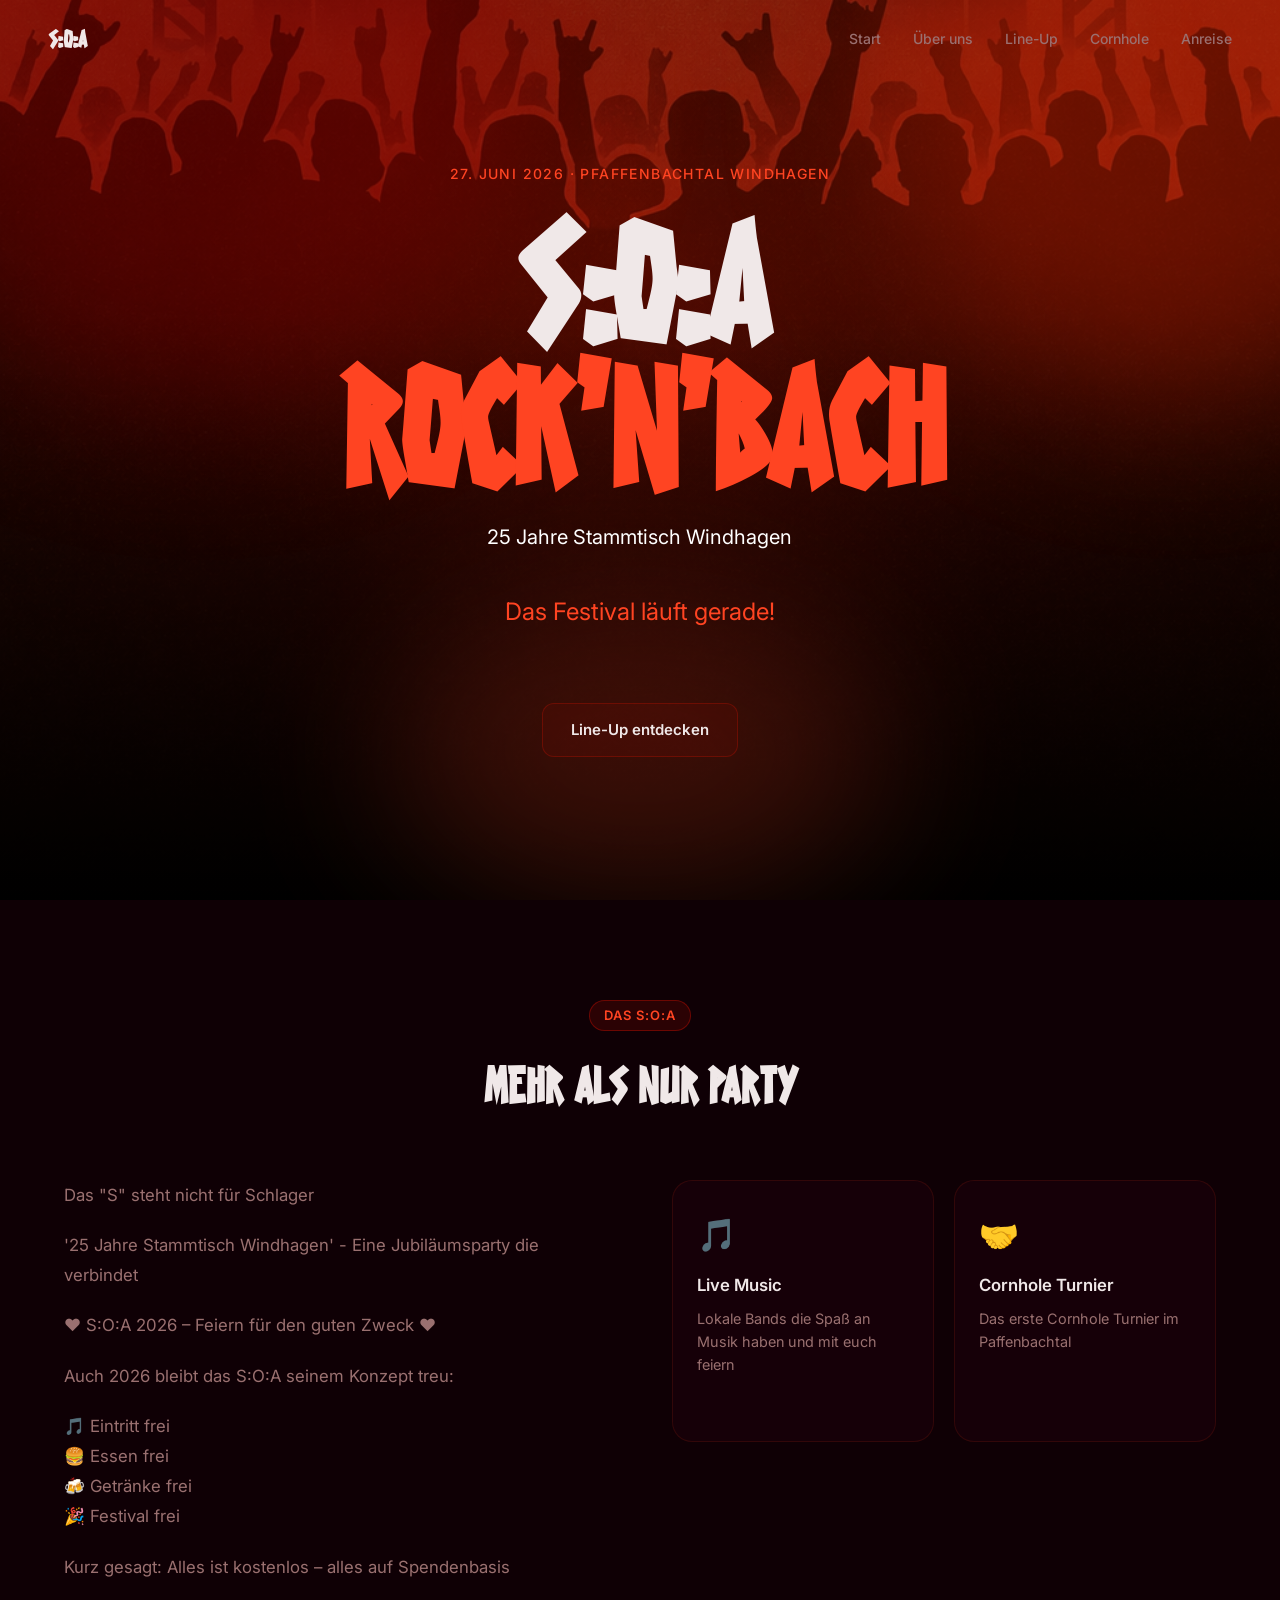
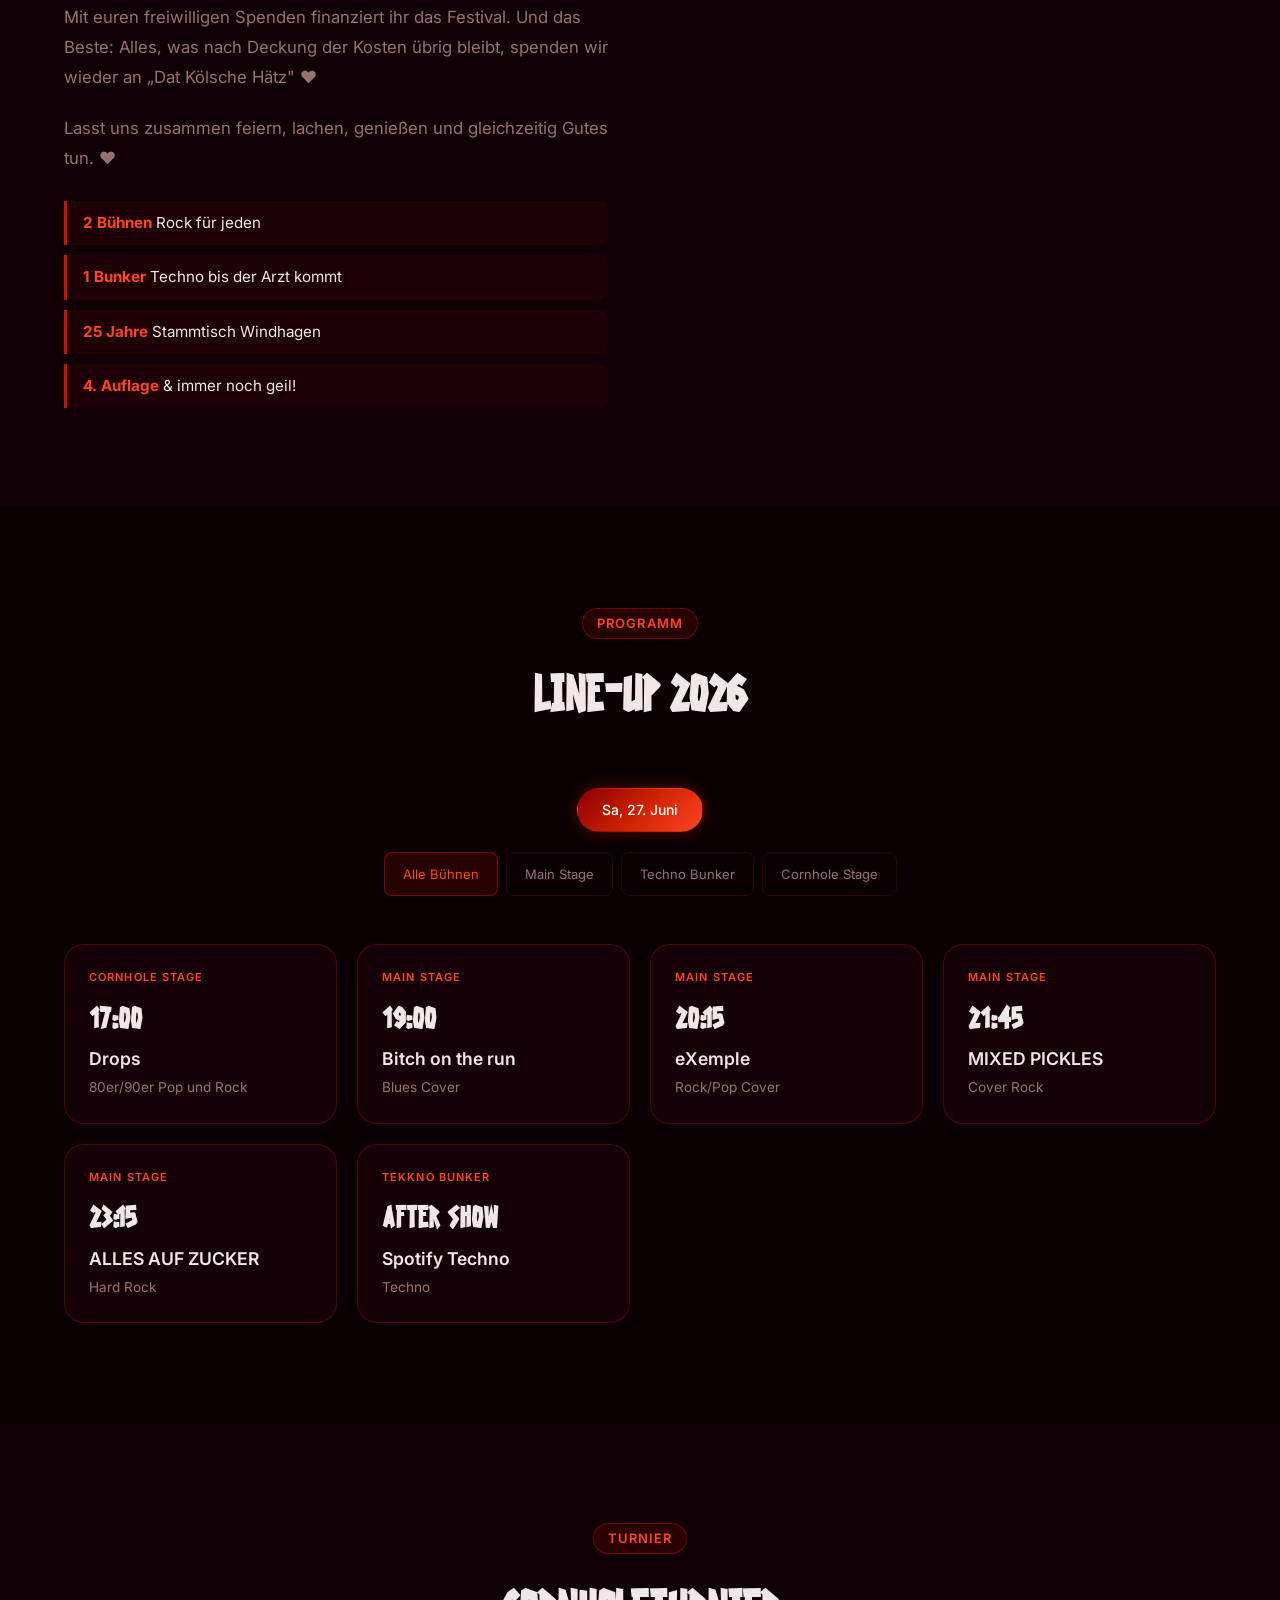
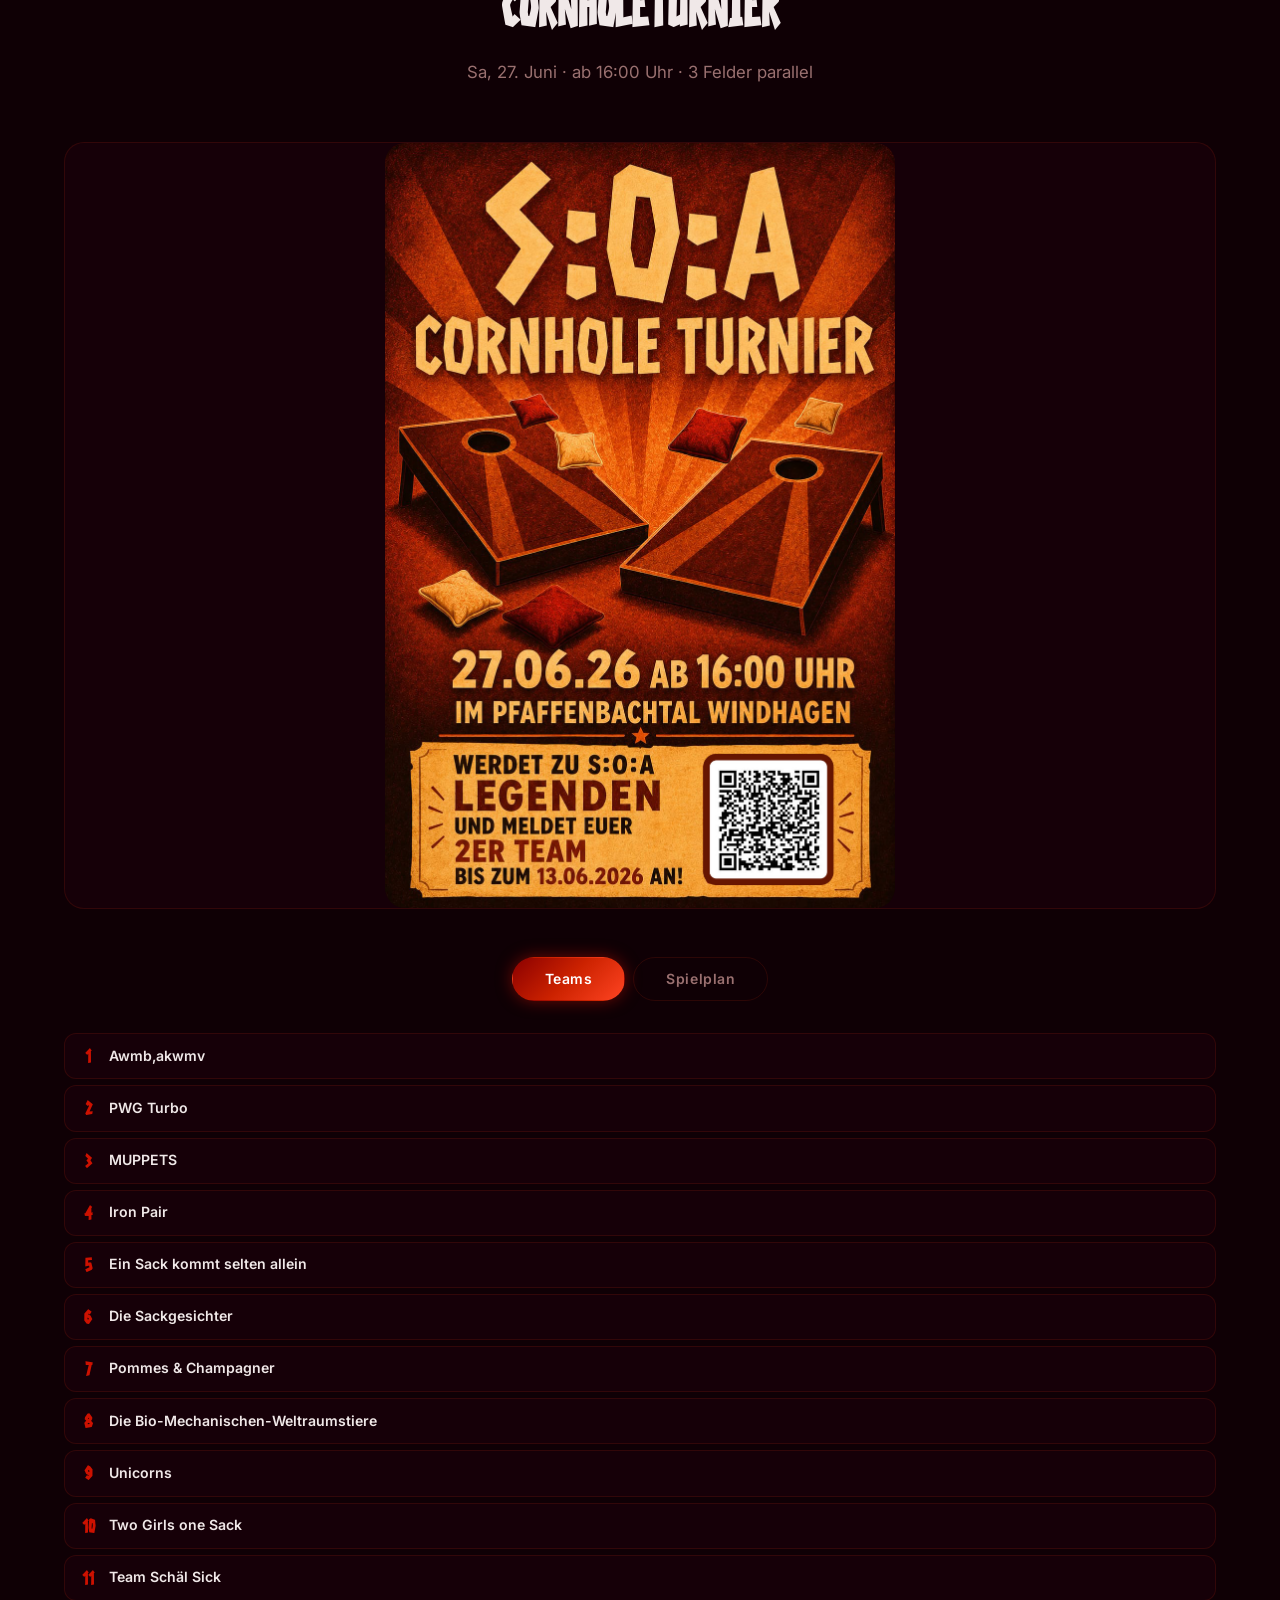
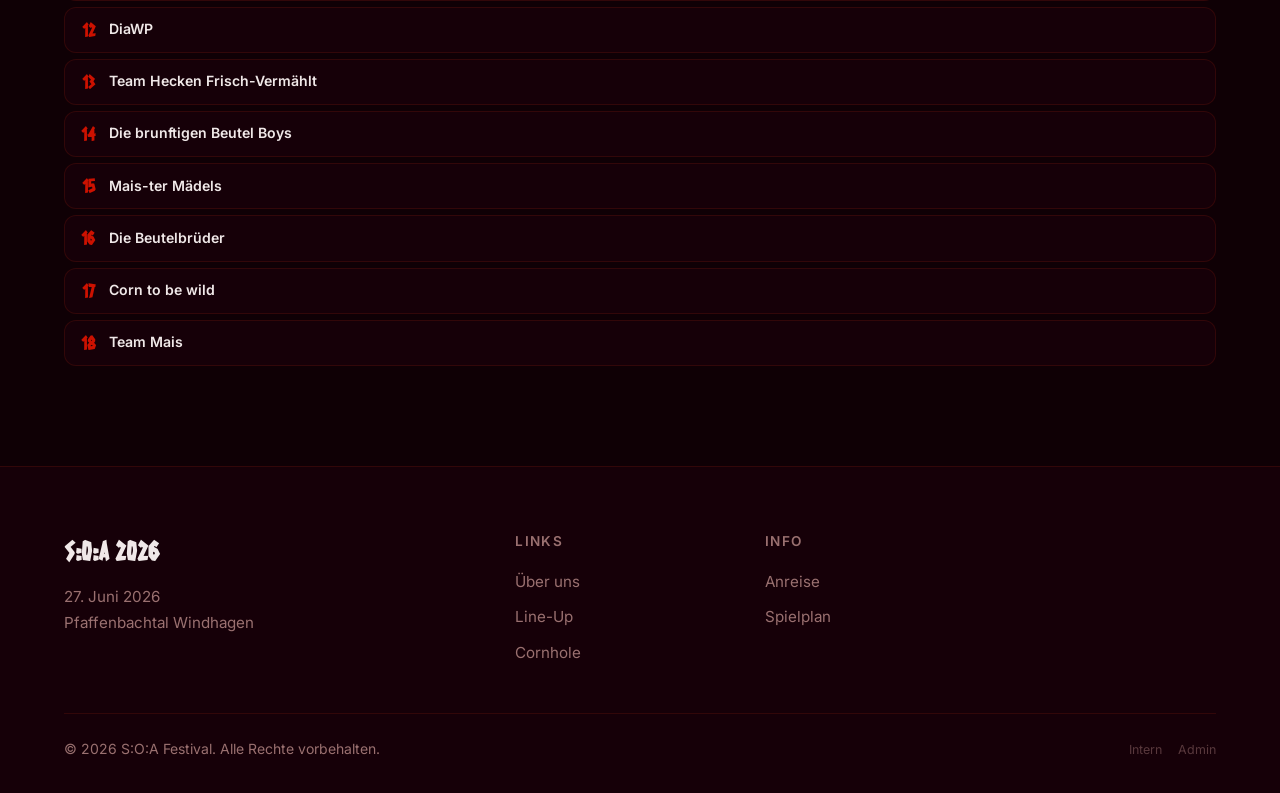
==== commit 10c07a6c: "Add spacing between weather forecast and Line-Up button Co-Authored-By: Claude Sonnet 4.6 <noreply@a" ====
--- a/index.html
+++ b/index.html
@@ -4,7 +4,7 @@
   <meta charset="UTF-8" />
   <meta name="viewport" content="width=device-width, initial-scale=1.0" />
   <title>S:O:A 2026</title>
-  <link rel="stylesheet" href="styles.css?v=0dc8133" />
+  <link rel="stylesheet" href="styles.css?v=e8bdd50" />
   <link rel="preconnect" href="https://fonts.googleapis.com" />
   <link rel="preconnect" href="https://fonts.gstatic.com" crossorigin />
   <link href="https://fonts.googleapis.com/css2?family=Inter:wght@300;400;500;600;700;900&family=Space+Grotesk:wght@400;500;700&display=swap" rel="stylesheet" />
@@ -265,7 +265,7 @@
     }).catch(function(){});
   })();
   </script>
-  <script src="data.js?v=0dc8133"></script>
+  <script src="data.js?v=e8bdd50"></script>
   <script>!function(){var s=document.createElement('script');s.src='results.js?nc='+Date.now();s.onload=function(){var s2=document.createElement('script');s2.src='scores.js?nc='+Date.now();s2.onload=function(){var a=document.createElement('script');a.src='app.js?v=0766bf3';document.head.appendChild(a);};document.head.appendChild(s2);};document.head.appendChild(s);}()</script>
 
 </body>
--- a/styles.css
+++ b/styles.css
@@ -313,7 +313,7 @@
   gap: 16px;
   flex-wrap: wrap;
   margin-top: 28px;
-  margin-bottom: 8px;
+  margin-bottom: 24px;
 }
 .weather-day {
   background: rgba(255,255,255,0.06);
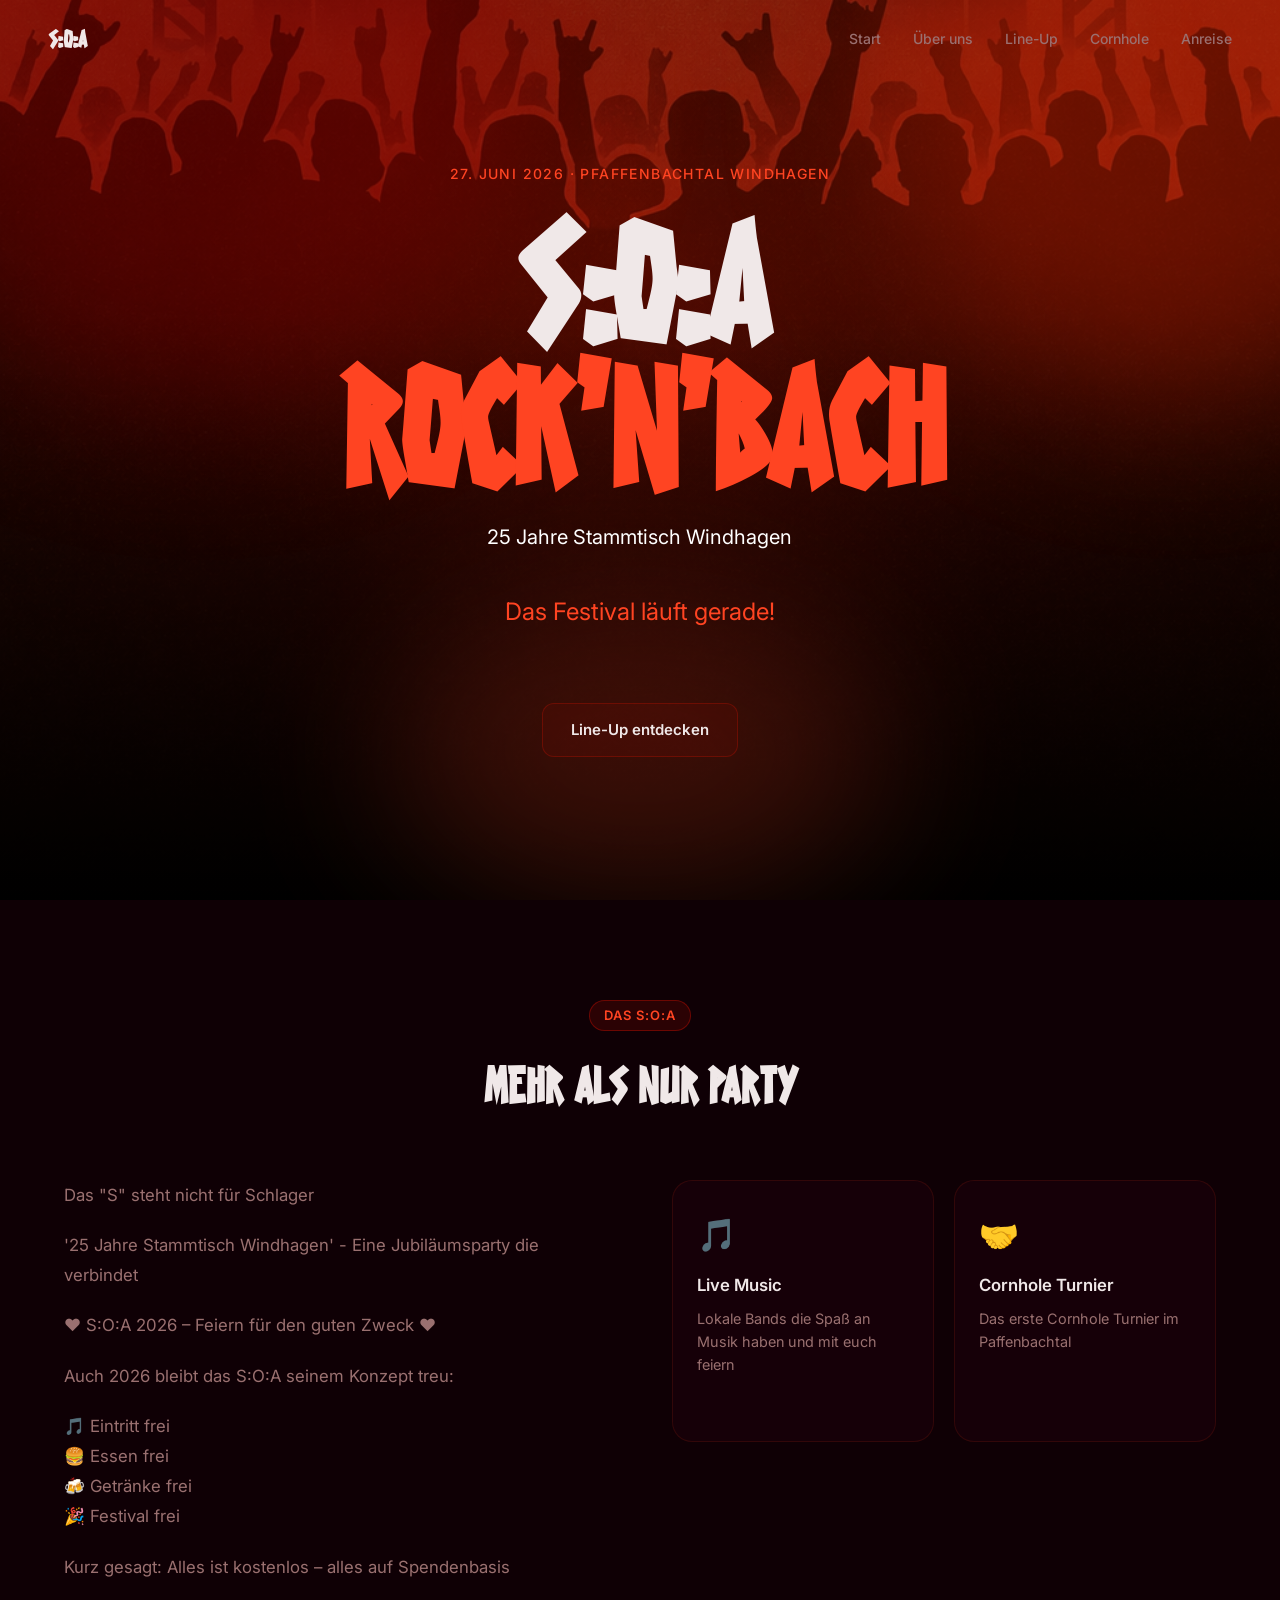
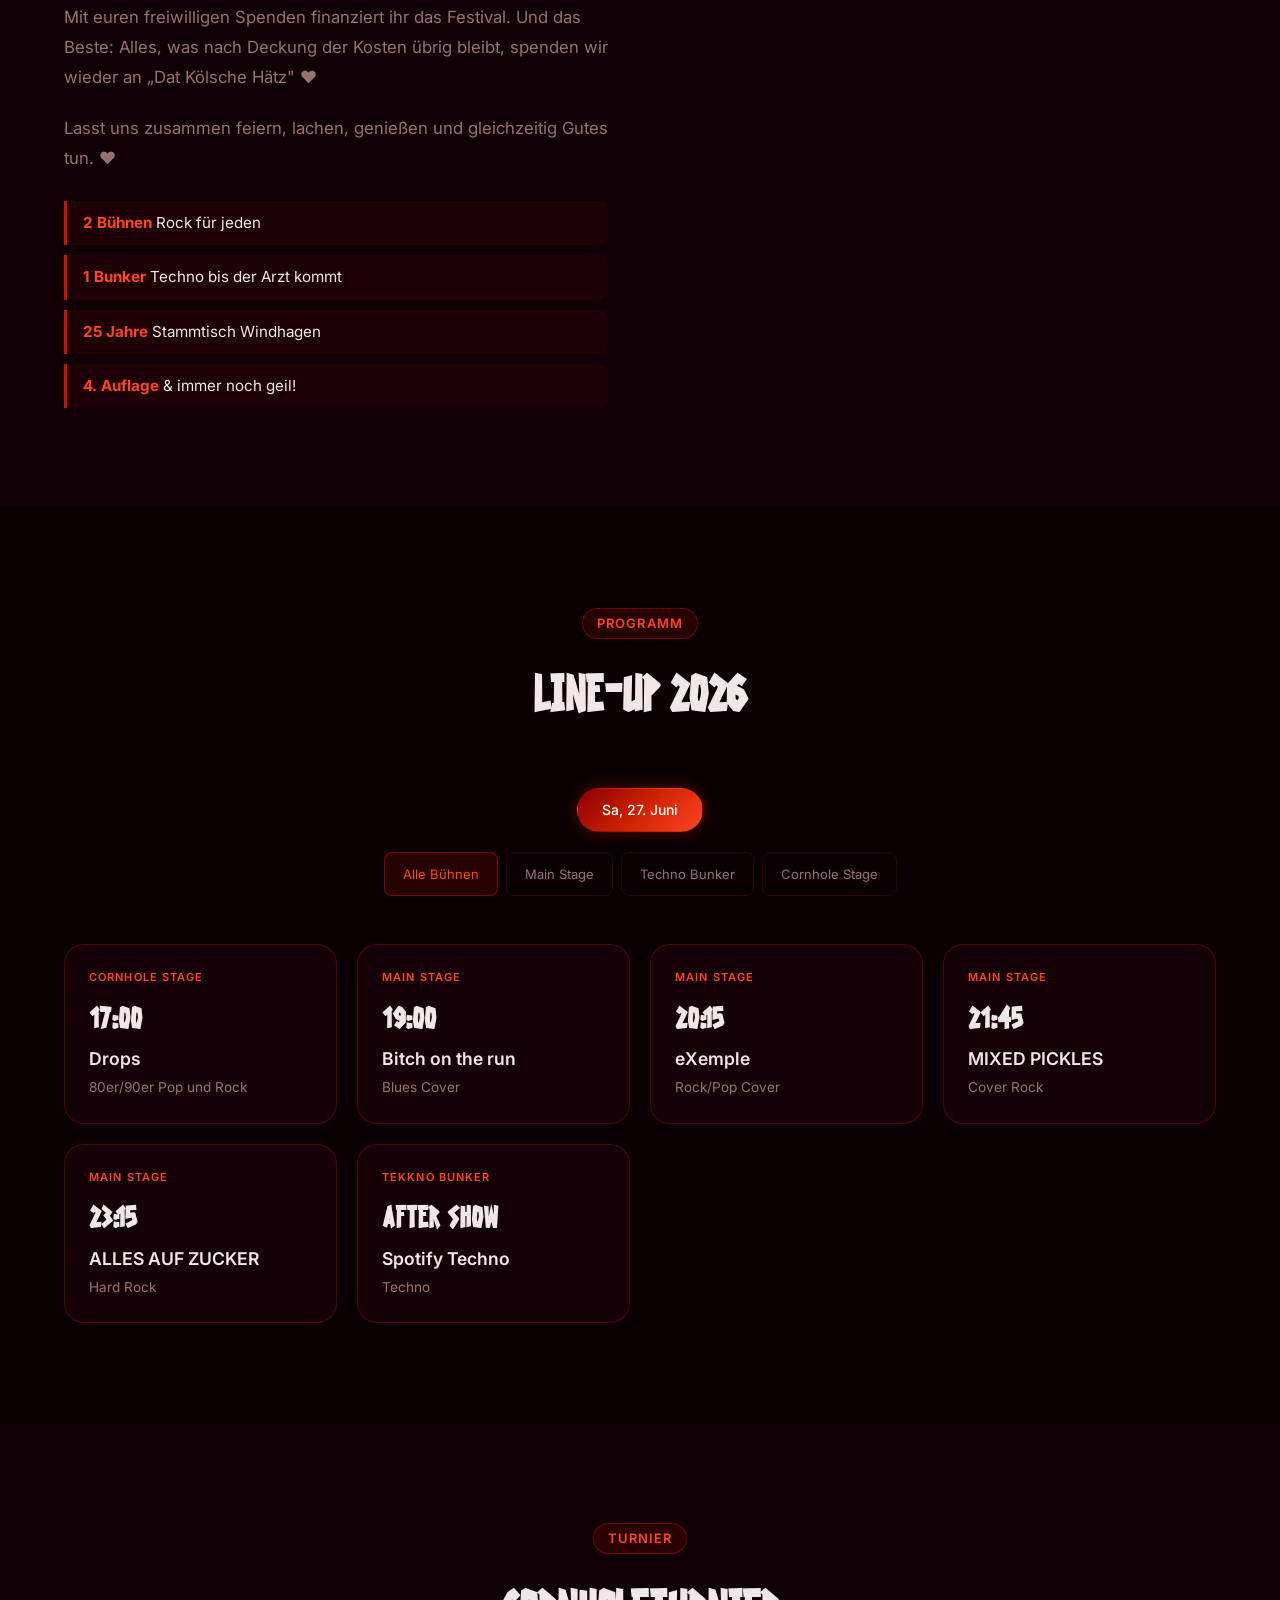
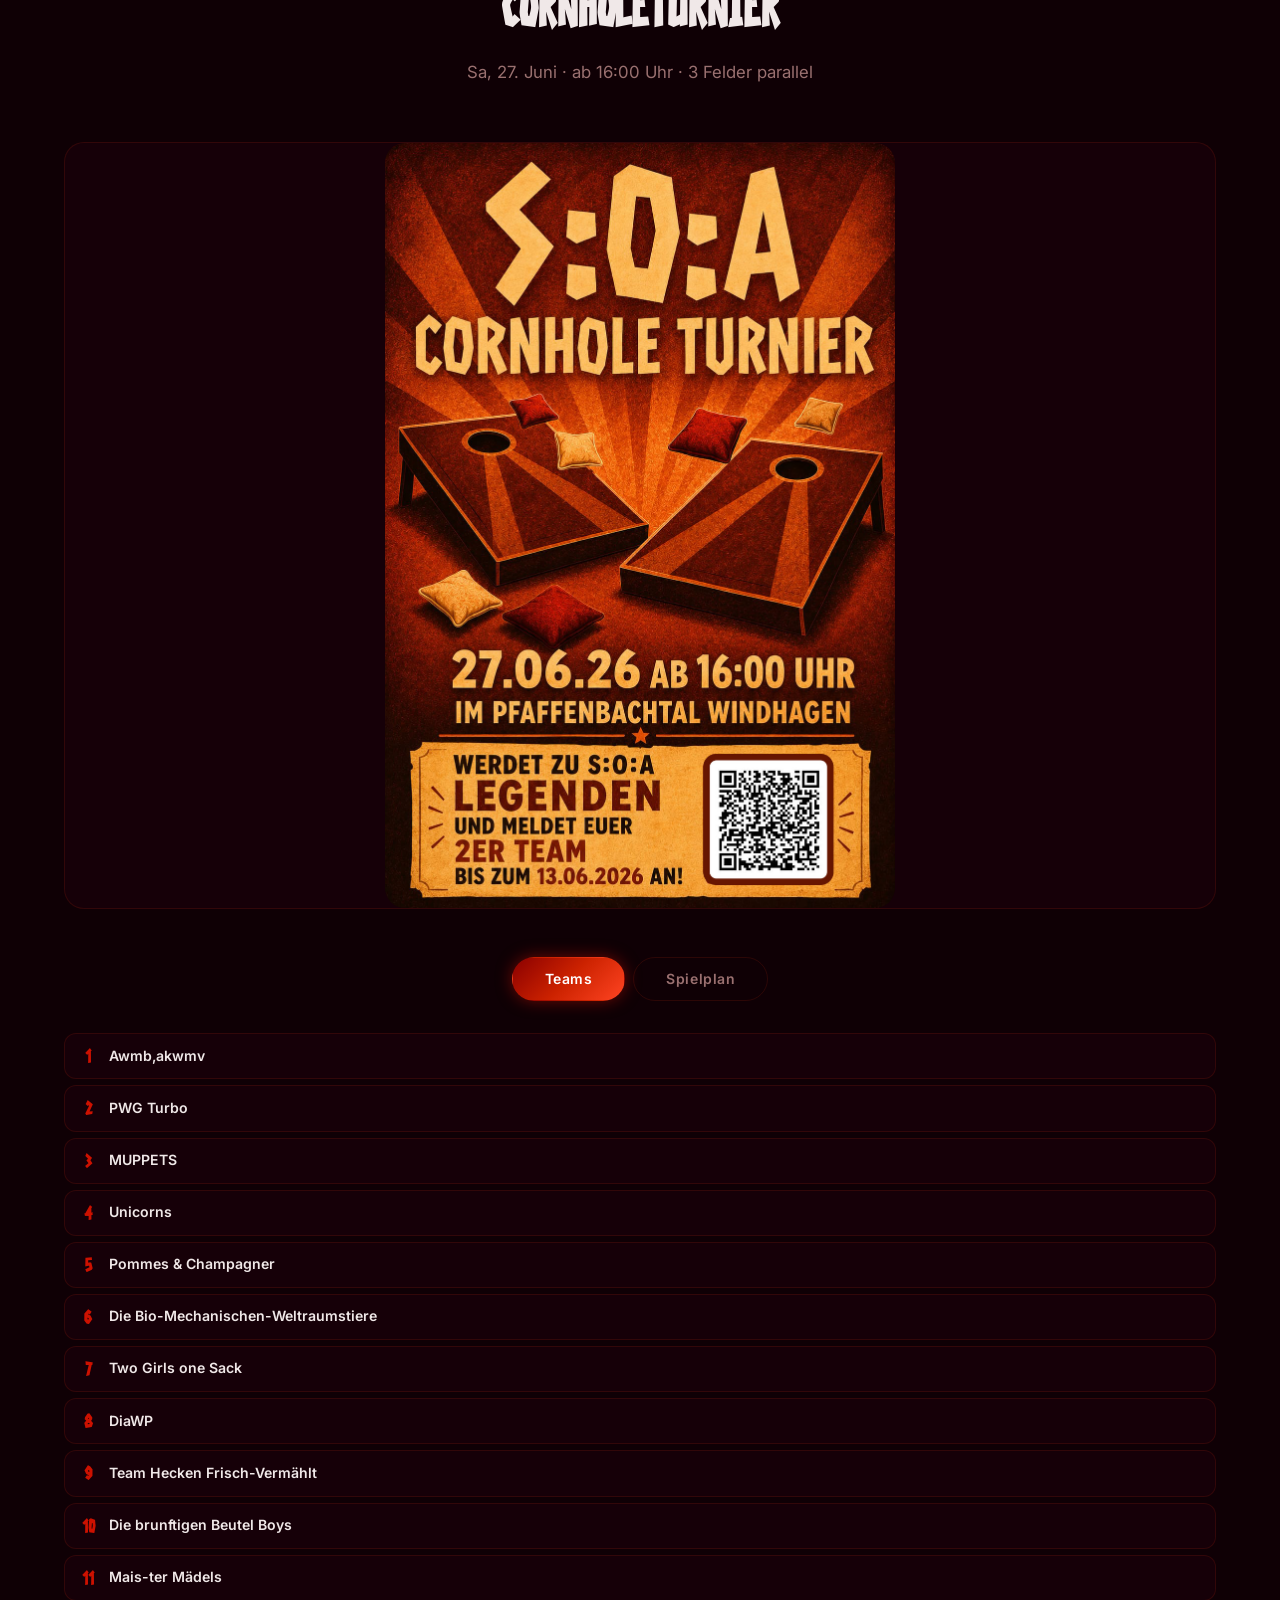
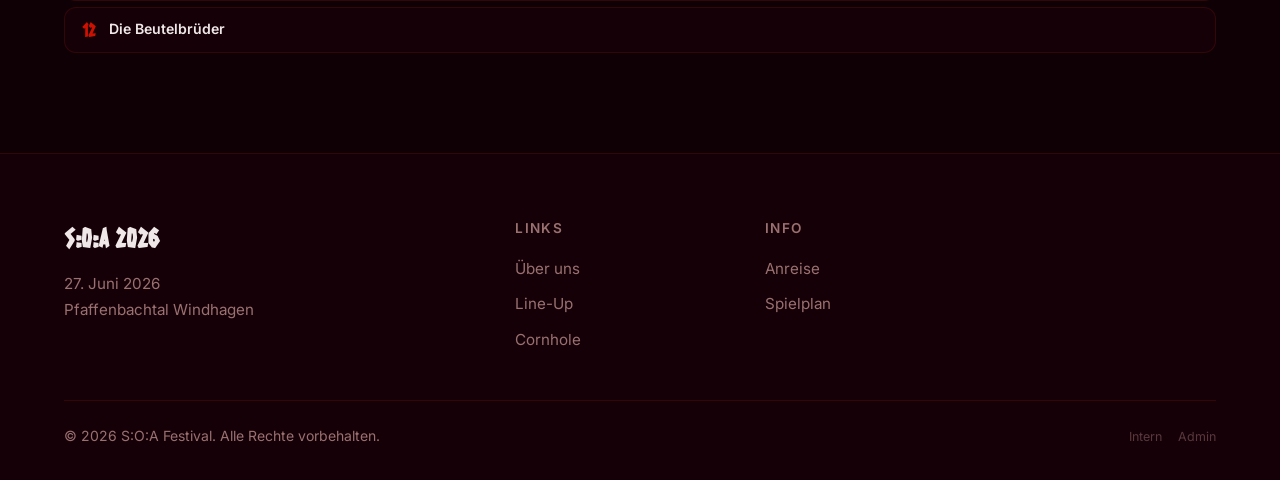
==== commit 531f9d71: "Reduce to 12 teams in 3 groups of 4, update schedule Removed: Iron Pair, Ein Sack kommt selten allei" ====
--- a/index.html
+++ b/index.html
@@ -4,7 +4,7 @@
   <meta charset="UTF-8" />
   <meta name="viewport" content="width=device-width, initial-scale=1.0" />
   <title>S:O:A 2026</title>
-  <link rel="stylesheet" href="styles.css?v=e8bdd50" />
+  <link rel="stylesheet" href="styles.css?v=482b4c3" />
   <link rel="preconnect" href="https://fonts.googleapis.com" />
   <link rel="preconnect" href="https://fonts.gstatic.com" crossorigin />
   <link href="https://fonts.googleapis.com/css2?family=Inter:wght@300;400;500;600;700;900&family=Space+Grotesk:wght@400;500;700&display=swap" rel="stylesheet" />
@@ -241,31 +241,39 @@
 
   <script>
   (function(){
-    var WMO = {0:"☀️",1:"🌤️",2:"⛅",3:"☁️",45:"🌫️",48:"🌫️",
-      51:"🌧️",53:"🌧️",55:"🌧️",61:"🌧️",63:"🌧️",65:"🌧️",
-      71:"❄️",73:"❄️",75:"❄️",80:"🌦️",81:"🌦️",82:"🌦️",
-      95:"⛈️",96:"⛈️",99:"⛈️"};
+    var ICON = {"clear-day":"☀️","clear-night":"🌙","partly-cloudy-day":"🌤️","partly-cloudy-night":"⛅",
+      "cloudy":"☁️","fog":"🌫️","wind":"💨","rain":"🌧️","sleet":"🌨️","snow":"❄️","hail":"🌨️","thunderstorm":"⛈️"};
     var DAYS = {"2026-06-26":"Fr, 26.","2026-06-27":"Sa, 27.","2026-06-28":"So, 28."};
-    var url = "https://api.open-meteo.com/v1/forecast?latitude=50.63&longitude=7.35&daily=temperature_2m_max,temperature_2m_min,weather_code&start_date=2026-06-26&end_date=2026-06-28&timezone=Europe%2FBerlin";
+    var dates = ["2026-06-26","2026-06-27","2026-06-28"];
+    var url = "https://api.brightsky.dev/weather?lat=50.63&lon=7.35&date=2026-06-26&last_date=2026-06-29";
     fetch(url).then(function(r){return r.json()}).then(function(d){
       var el = document.getElementById("weather");
-      if(!el||!d.daily) return;
+      if(!el||!d.weather) return;
+      var daily = {};
+      dates.forEach(function(dt){ daily[dt] = {hi:-99,lo:99,icon:null}; });
+      d.weather.forEach(function(w){
+        var dt = w.timestamp.slice(0,10);
+        if(!daily[dt]) return;
+        var t = w.temperature;
+        if(t!=null){ if(t>daily[dt].hi) daily[dt].hi=t; if(t<daily[dt].lo) daily[dt].lo=t; }
+        if(!daily[dt].icon && w.icon) daily[dt].icon=w.icon;
+        if(w.icon && w.timestamp.slice(11,13)==="12") daily[dt].icon=w.icon;
+      });
       var html = "";
-      d.daily.time.forEach(function(date,i){
-        var code = d.daily.weather_code[i];
-        var icon = WMO[code] || "☁️";
-        var hi = Math.round(d.daily.temperature_2m_max[i]);
-        var lo = Math.round(d.daily.temperature_2m_min[i]);
+      dates.forEach(function(dt){
+        var day = daily[dt];
+        if(day.hi===-99) return;
+        var icon = ICON[day.icon] || "☁️";
         html += '<div class="weather-day">' +
-          '<div class="weather-day__label">' + (DAYS[date]||date) + '</div>' +
+          '<div class="weather-day__label">' + (DAYS[dt]||dt) + '</div>' +
           '<div class="weather-day__icon">' + icon + '</div>' +
-          '<div class="weather-day__temp">' + lo + '° / ' + hi + '°</div></div>';
+          '<div class="weather-day__temp">' + Math.round(day.lo) + '° / ' + Math.round(day.hi) + '°</div></div>';
       });
       el.innerHTML = html;
     }).catch(function(){});
   })();
   </script>
-  <script src="data.js?v=e8bdd50"></script>
+  <script src="data.js?v=482b4c3"></script>
   <script>!function(){var s=document.createElement('script');s.src='results.js?nc='+Date.now();s.onload=function(){var s2=document.createElement('script');s2.src='scores.js?nc='+Date.now();s2.onload=function(){var a=document.createElement('script');a.src='app.js?v=0766bf3';document.head.appendChild(a);};document.head.appendChild(s2);};document.head.appendChild(s);}()</script>
 
 </body>
